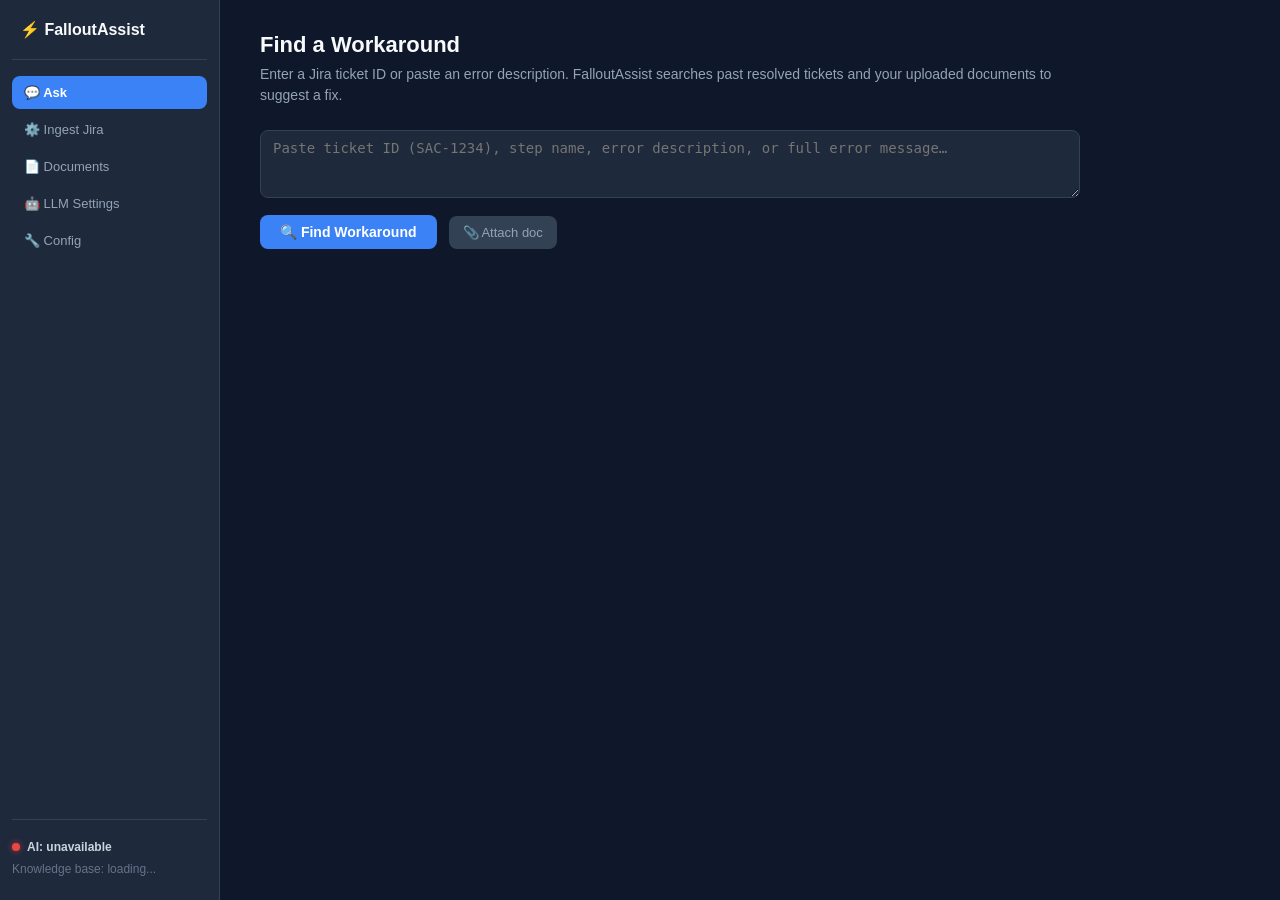
==== templates/index.html @ dccb5ebd "LLM: multi-key rotation + per-key failover for free-tier providers A provider's env var can now hold" ====
<!DOCTYPE html>
<html lang="en">
<head>
<meta charset="UTF-8">
<meta name="viewport" content="width=device-width, initial-scale=1.0">
<title>FalloutAssist</title>
<link rel="stylesheet" href="/static/style.css">
</head>
<body>

<div class="sidebar">
  <div class="logo">⚡ FalloutAssist</div>

  <nav>
    <button class="nav-btn active" onclick="showTab('ask')">💬 Ask</button>
    <button class="nav-btn" onclick="showTab('ingest')">⚙️ Ingest Jira</button>
    <button class="nav-btn" onclick="showTab('docs')">📄 Documents</button>
    <button class="nav-btn" onclick="showTab('llm')">🤖 LLM Settings</button>
    <button class="nav-btn" onclick="showTab('settings')">🔧 Config</button>
  </nav>

  <div class="sidebar-status">
    <div id="ai-status" class="ai-status" title="Active AI model">
      <span class="ai-dot checking"></span>
      <span id="ai-status-text">AI: checking…</span>
    </div>
    <div id="kb-status">Knowledge base: loading...</div>
    <div id="run-status"></div>
  </div>
</div>

<div class="main">

  <!-- ── ASK TAB ─────────────────────────────────────────────── -->
  <div id="tab-ask" class="tab active">
    <h2>Find a Workaround</h2>
    <p class="subtitle">Enter a Jira ticket ID or paste an error description. FalloutAssist searches past resolved tickets and your uploaded documents to suggest a fix.</p>

    <textarea id="ask-query" class="input-text" rows="3" style="width:100%;margin-bottom:14px"
      placeholder="Paste ticket ID (SAC-1234), step name, error description, or full error message…"></textarea>

    <div class="ask-actions">
      <button id="ask-btn" class="btn-primary" onclick="doAsk()">🔍 Find Workaround</button>
      <label class="attach-label" title="Upload a document to the knowledge base">
        📎 <span>Attach doc</span>
        <input type="file" id="attach-file" accept=".pdf,.docx,.doc,.txt,.md,.xlsx" onchange="uploadAttachment(this)" style="display:none">
      </label>
      <span id="ask-spinner" class="spinner hidden"></span>
    </div>

    <div id="ask-result" class="hidden">
      <div class="result-box">
        <div class="result-header">
          <span>💡 Suggested Workaround</span>
          <span id="result-verified" class="fb-tag fb-tag-curated hidden">✅ Verified fix</span>
          <span id="result-provider" class="badge"></span>
        </div>
        <div id="answer-text" class="answer-text"></div>

        <div id="answer-feedback" class="fb-bar hidden">
          <span class="fb-label">Was this workaround helpful?</span>
          <button class="fb-btn fb-up"   title="Good workaround" onclick="sendFeedbackMain('up', this)">👍 Yes</button>
          <button class="fb-btn fb-down" title="Wrong — improve it" onclick="sendFeedbackMain('down', this)">👎 No</button>
          <span class="fb-thanks">Thanks — noted ✓</span>
        </div>
      </div>

      <div id="sources-box" class="sources-box hidden">
        <div class="sources-header">Sources used</div>
        <div id="sources-list"></div>
      </div>
    </div>

    <div id="ask-error" class="error-box hidden"></div>
  </div>

  <!-- ── INGEST TAB ──────────────────────────────────────────── -->
  <div id="tab-ingest" class="tab hidden">
    <h2>Ingest Jira Tickets</h2>
    <p class="subtitle">Pull resolved SAC Order Fallout tickets into the knowledge base.</p>

    <label class="field-label">JQL Filter</label>
    <textarea id="ingest-jql" class="input-text" rows="3" style="width:100%;font-family:monospace"></textarea>

    <div class="ingest-actions">
      <button class="btn-secondary" onclick="previewJQL()">👁 Preview count</button>
      <button id="btn-refresh" class="btn-primary" onclick="startIngest('refresh')"
              title="Fetch only tickets updated recently and add the new/changed ones">🔄 Refresh (latest)</button>
      <button id="btn-rebuild" class="btn-secondary" onclick="startIngest('rebuild')"
              title="Delete all indexed tickets and rebuild from scratch">♻ Re-ingest (rebuild)</button>
      <span id="ingest-spinner" class="spinner hidden"></span>
    </div>

    <div class="ingest-actions" style="margin-top:8px;align-items:center;gap:8px">
      <label class="field-label" style="margin:0">⏱ Auto-refresh</label>
      <select id="sched-select" onchange="setSchedule()">
        <option value="0">Off</option>
        <option value="10">Every 10 min</option>
        <option value="60">Hourly</option>
        <option value="1440">Daily</option>
      </select>
      <span id="sched-status" class="subtitle" style="margin:0"></span>
    </div>

    <div id="ingest-progress" class="hidden"
         style="margin-top:12px;padding:12px 16px;border-radius:8px;background:#1e3a5f;border:1px solid #2563eb;color:#cfe0ff">
      🔄 <strong>Ingesting…</strong> Re-embedding tickets — this can take a minute or two.
      On a full <em>Re-ingest</em> the chunk count stays at 0 until it finishes, then jumps up. Leave this tab open.
    </div>

    <div id="preview-result" class="preview-box hidden"></div>

    <div class="status-card" id="ingest-status-card">
      <div class="status-row"><span>Total chunks indexed</span><strong id="st-chunks">—</strong></div>
      <div class="status-row"><span>Jira tickets</span><strong id="st-tickets">—</strong></div>
      <div class="status-row"><span>Documents</span><strong id="st-docs">—</strong></div>
      <div class="status-row"><span>Last Jira sync</span><strong id="st-sync">—</strong></div>
    </div>

    <!-- ── Auto-suggest on inflow tickets ─────────────────────── -->
    <div class="config-section" style="margin-top:28px">
      <h3>🤖 Auto-Suggest on inflow tickets</h3>
      <p class="subtitle">Periodically scans open Order Fallout tickets and posts a suggested workaround
        as a Jira comment with 👍/👎 feedback links. It only comments on a confident match, one comment
        per ticket — and stays silent otherwise.</p>

      <div class="rerank-row">
        <label class="switch">
          <input type="checkbox" id="js-enabled" onchange="saveJiraSuggest()">
          <span class="slider"></span>
        </label>
        <div>
          <div class="rerank-title">Enable auto-suggest</div>
          <div class="key-hint">Master switch for the background poller.</div>
        </div>
      </div>

      <div class="rerank-row">
        <label class="switch">
          <input type="checkbox" id="js-live" onchange="toggleLiveMode(this)">
          <span class="slider"></span>
        </label>
        <div>
          <div class="rerank-title">Live mode <span id="js-mode-badge" class="badge"></span></div>
          <div class="key-hint">OFF = <b>dry-run</b> (logs what it would post, writes nothing).
            ON = <b>live</b> (posts real comments to Jira tickets).</div>
        </div>
      </div>

      <label class="field-label" style="margin-top:14px">Inflow JQL</label>
      <textarea id="js-jql" class="input-text" rows="2" style="width:100%;font-family:monospace"></textarea>

      <div style="display:flex;gap:24px;flex-wrap:wrap;margin-top:14px">
        <div>
          <label class="field-label">Scan interval</label><br>
          <select id="js-minutes" class="input-text" style="width:170px">
            <option value="0">Off</option>
            <option value="1" selected>Every 1 min</option>
            <option value="10">Every 10 min</option>
            <option value="15">Every 15 min</option>
            <option value="60">Hourly</option>
            <option value="1440">Daily</option>
          </select>
        </div>
        <div style="flex:1;min-width:240px">
          <label class="field-label">Public base URL <span class="muted" style="font-weight:400">(used in the feedback links)</span></label>
          <input id="js-base-url" class="input-text" style="width:100%" placeholder="http://10.169.101.69:8010">
        </div>
      </div>

      <div class="ingest-actions" style="margin-top:16px;align-items:center">
        <button class="btn-primary" onclick="saveJiraSuggest(true)">Save</button>
        <button class="btn-secondary" onclick="runJiraSuggestNow()">▶ Run now</button>
        <span id="js-saved" class="hidden" style="color:#22c55e;margin-left:4px">✓ Saved</span>
      </div>

      <div id="js-status" class="subtitle" style="margin-top:14px"></div>
      <div id="js-previews" style="margin-top:16px"></div>
    </div>
  </div>

  <!-- ── DOCS TAB ────────────────────────────────────────────── -->
  <div id="tab-docs" class="tab hidden">
    <h2>Documents</h2>
    <p class="subtitle">Upload PDF, Word, Excel, or text files. They are chunked, embedded, and searched alongside Jira tickets. Re-uploading the same filename replaces the old version automatically.</p>

    <div class="upload-area" id="drop-zone"
         ondragover="event.preventDefault()" ondrop="handleDrop(event)">
      <div class="upload-icon">📂</div>
      <div class="upload-drag-text">Drag &amp; drop files here</div>
      <div class="upload-or">or</div>
      <label class="btn-primary upload-choose-btn">
        Choose Files
        <input type="file" id="doc-upload" multiple accept=".pdf,.docx,.doc,.txt,.md,.xlsx" onchange="uploadDocs(this.files)" style="display:none">
      </label>
      <div class="upload-hint">PDF &nbsp;·&nbsp; Word &nbsp;·&nbsp; Excel &nbsp;·&nbsp; txt &nbsp;·&nbsp; md</div>
    </div>

    <div id="upload-progress"></div>

    <div class="doc-list-header">
      <h3>Indexed documents <span id="doc-count" class="muted" style="font-size:13px;font-weight:400"></span></h3>
      <input id="doc-search" class="input-text doc-search-input" placeholder="🔍 Search by filename…" oninput="filterDocs()">
    </div>

    <div id="doc-list"><em class="muted">Loading...</em></div>
  </div>

  <!-- ── LLM SETTINGS TAB ───────────────────────────────────── -->
  <div id="tab-llm" class="tab hidden">
    <h2>LLM Settings</h2>
    <p class="subtitle">Choose which model generates the workaround. Embeddings always run locally regardless of this setting.</p>

    <div class="llm-grid">
      <div id="provider-cards" class="provider-cards"></div>

      <div class="llm-right">
        <label class="field-label">Model</label>
        <select id="llm-model" class="input-text" style="width:100%"></select>

        <div id="api-key-row" class="hidden" style="margin-top:12px">
          <label class="field-label">API Keys
            <span class="muted" style="font-weight:400;font-size:12px">— add several free-tier keys; the app rotates across them and skips any that hit its rate limit</span>
          </label>

          <!-- Saved keys, masked, each removable -->
          <div id="llm-key-list" class="key-list"></div>

          <!-- Add one or more keys at once -->
          <div class="key-add-row">
            <textarea id="llm-api-key" class="input-text" rows="2"
                      placeholder="Paste one or more keys — one per line, or comma-separated"
                      style="flex:1;resize:vertical;font-family:ui-monospace,monospace"></textarea>
            <button class="btn-secondary" style="padding:8px 14px;font-size:13px;white-space:nowrap" onclick="addLLMKey()">+ Add keys</button>
          </div>
          <div class="key-hint">Add several free-tier keys to spread quota. Keys are saved to .env on your machine — never committed to git.</div>
        </div>

        <div class="llm-actions">
          <button class="btn-secondary" onclick="testLLM()">⚡ Test connection</button>
          <button class="btn-primary" onclick="saveLLM()">Save</button>
          <span id="llm-spinner" class="spinner hidden"></span>
        </div>

        <div id="llm-test-result" class="test-result hidden"></div>

        <div class="rerank-row">
          <label class="switch">
            <input type="checkbox" id="llm-enabled-toggle" onchange="saveLLMEnabled(this.checked)">
            <span class="slider"></span>
          </label>
          <div>
            <div class="rerank-title">Use LLM</div>
            <div class="key-hint">Master switch. When OFF, the tool does pure retrieval and shows the real matched resolution comments verbatim — no generation, no LLM calls (cloud or local).</div>
          </div>
        </div>

        <div id="llm-sub-toggles">
          <div class="rerank-row">
            <label class="switch">
              <input type="checkbox" id="llm-synthesize-toggle" onchange="saveSynthesize(this.checked)">
              <span class="slider"></span>
            </label>
            <div>
              <div class="rerank-title">Synthesize === FIX === answer</div>
              <div class="key-hint">Rewrites the matched resolutions into a clean === FIX === block, grounded in the sources. When off, the best matched comment is shown verbatim.</div>
            </div>
          </div>

          <div class="rerank-row">
            <label class="switch">
              <input type="checkbox" id="llm-rerank-toggle" onchange="saveRerank(this.checked)">
              <span class="slider"></span>
            </label>
            <div>
              <div class="rerank-title">LLM relevance re-rank</div>
              <div class="key-hint">Uses the model to filter out near-miss matches. Skipped when there's nothing to disambiguate; falls back to similarity ranking if the model is unavailable.</div>
            </div>
          </div>
        </div>

        <div id="llm-quota" class="llm-quota hidden"></div>
      </div>
    </div>
  </div>

  <!-- ── CONFIG TAB ─────────────────────────────────────────── -->
  <div id="tab-settings" class="tab hidden">
    <h2>Configuration</h2>

    <div class="config-section">
      <h3>Jira Connection</h3>

      <label class="field-label">Jira Email</label>
      <input id="cfg-jira-email" class="input-text" style="width:100%" placeholder="you@company.com">

      <label class="field-label" style="margin-top:16px">Jira API Token</label>

      <!-- Saved state: show masked dots + Edit button -->
      <div id="token-saved-row" class="masked-field-row hidden">
        <span class="masked-value">••••••••••••••••••••••••</span>
        <span class="masked-set-label">Token saved</span>
        <button class="btn-secondary" style="padding:6px 14px;font-size:13px" onclick="editToken()">Edit</button>
      </div>

      <!-- Edit / empty state: show password input -->
      <div id="token-edit-row">
        <input type="password" id="cfg-jira-token" class="input-text" style="width:100%" placeholder="Paste token (saved to .env)">
        <button id="token-cancel-btn" class="btn-secondary hidden" style="margin-top:8px;font-size:13px;padding:6px 14px" onclick="cancelEditToken()">✕ Cancel</button>
      </div>
    </div>

    <div class="config-section">
      <h3>Search Settings</h3>
      <label class="field-label">Top-K results (how many sources to retrieve)</label>
      <input type="number" id="cfg-topk" class="input-text" style="width:80px" min="1" max="20">
    </div>

    <div class="config-section">
      <h3>Ollama URL</h3>
      <input id="cfg-ollama-url" class="input-text" style="width:100%" placeholder="http://localhost:11434">
    </div>

    <button class="btn-primary" onclick="saveConfig()">Save Config</button>
    <span id="cfg-saved" class="hidden" style="color:#22c55e;margin-left:12px">✓ Saved</span>
  </div>

</div>

<script>
// ── Tab switching ────────────────────────────────────────────────────────────
function showTab(name) {
  document.querySelectorAll('.tab').forEach(t => t.classList.add('hidden'));
  document.querySelectorAll('.nav-btn').forEach(b => b.classList.remove('active'));
  document.getElementById(`tab-${name}`).classList.remove('hidden');
  event.currentTarget.classList.add('active');
  if (name === 'ingest') { loadIngestStatus(); loadSchedule(); loadJiraSuggest(); }
  if (name === 'docs')    loadDocs();
  if (name === 'llm')   { loadLLMProviders(); loadLLMQuota(); }
  if (name === 'settings') loadConfig();
}

// ── ASK ──────────────────────────────────────────────────────────────────────
// Query context + matches, stashed so a 👍/👎 can be scoped to THIS failure.
let _queryStep = '', _queryError = '', _queryRaw = '', _topMatch = null, _sources = [];

async function doAsk() {
  const raw = document.getElementById('ask-query').value.trim();
  if (!raw) { alert('Enter a ticket ID, step name, or error description.'); return; }

  // Auto-detect: if input looks like a Jira ticket ID send as ticket_id, else as query_text
  const isTicketId = /^[A-Z]+-\d+$/i.test(raw);
  let ticketId  = isTicketId ? raw.toUpperCase() : '';
  let queryText = isTicketId ? '' : raw;

  setLoading('ask', true);
  hideEl('ask-result'); hideEl('ask-error');

  const r = await post('/api/ask', { ticket_id: ticketId, query_text: queryText });
  setLoading('ask', false);
  loadLLMQuota();   // a query may have spent Groq quota — refresh the snapshot

  if (!r.ok) { showError('ask-error', r.error || r.detail || 'Unknown error'); return; }

  // Mode badge
  const modeBadge = {
    strong_match:   '✅ Strong match (≥' + Math.round((r.threshold||0.8)*100) + '%)',
    low_confidence: '⚠️ Low confidence (best: ' + Math.round((r.best_score||0)*100) + '%)',
    no_data:        '❌ No data',
  }[r.mode] || '';

  document.getElementById('answer-text').textContent = r.answer;
  document.getElementById('result-provider').textContent =
    modeBadge + (r.provider && r.provider !== 'direct_match' ? `  •  ${r.provider}/${r.model}` : '')
              + (r.llm_note ? `  •  ⚠️ ${r.llm_note}` : '');
  showEl('ask-result');

  // Stash failure context + the match that produced the answer so 👍/👎 votes
  // are scoped to THIS step+error (the normalized failure, not the raw text).
  _queryStep  = r.query_step  || '';
  _queryError = r.query_error || '';
  _queryRaw   = raw;
  _topMatch   = (r.strong || [])[0] || (r.context || [])[0] || null;

  // Reset + show the answer-level feedback control (only when there's a match).
  const fbMain = document.getElementById('answer-feedback');
  resetFeedbackGroup(fbMain);
  fbMain.classList.toggle('hidden', !_topMatch);

  // "✅ Verified fix" badge when the answer's top match is a curated (repeatedly
  // confirmed) workaround for this failure.
  const vrf = document.getElementById('result-verified');
  const isCurated = !!(_topMatch && _topMatch.curated);
  if (isCurated && _topMatch.feedback_net) vrf.textContent = `✅ Verified fix ·${_topMatch.feedback_net}×`;
  else vrf.textContent = '✅ Verified fix';
  vrf.classList.toggle('hidden', !isCurated);

  // Strong matched comments — show as primary sources
  const allSources = [...(r.strong || []), ...(r.context || [])];
  _sources = allSources;
  if (allSources.length) {
    const list = document.getElementById('sources-list');
    list.innerHTML = allSources.map((s, i) => {
      const isStrong = (r.strong||[]).includes(s);
      const pct      = Math.round(s.score * 100);
      const badge    = isStrong
        ? `<span class="score-strong">${pct}% match</span>`
        : `<span class="score-weak">${pct}% match</span>`;

      // "% match" stays the raw cosine; feedback influence is shown as a chip.
      const fbTag = s.feedback === 'curated'
        ? `<span class="fb-tag fb-tag-curated">✅ Verified fix${s.feedback_net ? ' ·' + s.feedback_net + '×' : ''}</span>`
        : s.feedback === 'boosted'
        ? '<span class="fb-tag fb-tag-up">👍 boosted</span>'
        : s.feedback === 'demoted'
        ? '<span class="fb-tag fb-tag-down">👎 demoted</span>' : '';
      const fbBtns = `<span class="fb-group fb-group-src">
        <button class="fb-btn fb-up"   title="Correct" onclick="sendFeedbackSrc(${i},'up',this)">👍</button>
        <button class="fb-btn fb-down" title="Wrong"   onclick="sendFeedbackSrc(${i},'down',this)">👎</button>
        <span class="fb-thanks">✓</span>
      </span>`;

      const uid = `src-${Math.random().toString(36).slice(2,8)}`;
      if (s.type === 'ticket') {
        const hasDesc = s.description || s.error || s.step;
        // Skip labels already shown as dedicated rows (Step, Error)
        const _skipLabels = new Set(['step','failed step','error','error description']);
        const _cleanVal = v => v.replace(/\*+/g,'').replace(/\b[0-9][A-Za-z0-9]{14,17}\b/g,'').replace(/\(\s*\)/g,'').replace(/\s+/g,' ').trim();
        const cleanStep  = s.step  ? _cleanVal(s.step)  : '';
        const cleanError = s.error ? _cleanVal(s.error) : '';
        const descHtml = hasDesc ? `
          <div class="source-desc hidden" id="${uid}-desc">
            ${cleanStep  ? `<div class="desc-row"><span class="desc-label">Step</span><span>${escHtml(cleanStep)}</span></div>` : ''}
            ${cleanError ? `<div class="desc-row"><span class="desc-label">Error</span><span>${escHtml(cleanError)}</span></div>` : ''}
            ${s.description ? s.description.split('\n').map(l => {
                const col = l.indexOf(':');
                if (col === -1) return '';
                const label = l.slice(0, col).trim();
                if (_skipLabels.has(label.toLowerCase())) return '';
                const val = _cleanVal(l.slice(col + 1));
                return val ? `<div class="desc-row"><span class="desc-label">${escHtml(label)}</span><span>${escHtml(val)}</span></div>` : '';
              }).filter(Boolean).join('') : ''}
          </div>` : '';

        return `<div class="source-item ${isStrong ? 'source-strong' : ''}">
          <div class="source-header">
            <a href="${s.url}" target="_blank">${escHtml(s.key)}</a>
            <span class="source-summary">${escHtml(s.summary)}</span>
            ${badge}${fbTag}
            ${hasDesc ? `<button class="expand-btn" onclick="toggleDesc('${uid}',this)">▼ Details</button>` : ''}
            ${fbBtns}
          </div>
          ${descHtml}
          <div class="source-assignee">👤 ${escHtml(s.author || s.assignee)}</div>
          <div class="source-comment">${escHtml(s.comment)}</div>
        </div>`;
      }
      return `<div class="source-item ${isStrong ? 'source-strong' : ''}">
        <div class="source-header">
          📄 ${escHtml(s.filename)} ${badge}${fbTag}
          ${fbBtns}
        </div>
        <div class="source-comment">${escHtml(s.comment)}</div>
      </div>`;
    }).join('');
    showEl('sources-box');
  }
}

// ── Feedback (👍/👎 → server-side re-ranking signal) ─────────────────────────
function resetFeedbackGroup(group) {
  if (!group) return;
  group.classList.remove('fb-done');
  group.querySelectorAll('.fb-btn').forEach(b => { b.disabled = false; b.classList.remove('voted'); });
}

function markVoted(group, vote) {
  if (!group) return;
  group.querySelectorAll('.fb-btn').forEach(b => b.disabled = true);
  const sel = group.querySelector(vote === 'up' ? '.fb-up' : '.fb-down');
  if (sel) sel.classList.add('voted');
  group.classList.add('fb-done');
}

async function sendFeedback(item, vote, group) {
  if (!item) return;
  const r = await post('/api/feedback', {
    vote,
    kind:      item.type || 'ticket',
    key:       item.key || item.filename || '',
    step:      _queryStep,
    error:     _queryError,
    query_raw: _queryRaw,
  });
  if (r.ok) markVoted(group, vote);
  else alert('Could not save feedback: ' + (r.detail || r.error || 'unknown error'));
}

function sendFeedbackMain(vote, btn) { sendFeedback(_topMatch, vote, btn.parentElement); }
function sendFeedbackSrc(i, vote, btn) { sendFeedback(_sources[i], vote, btn.parentElement); }

async function uploadAttachment(input) {
  const file = input.files[0]; if (!file) return;
  const fd   = new FormData(); fd.append('file', file);
  const r    = await fetch('/api/documents', { method: 'POST', body: fd }).then(x => x.json());
  if (r.ok) alert(`✅ Indexed ${r.chunks} chunks from "${r.filename}" — now searchable.`);
  else      alert(`❌ ${r.error}`);
  input.value = '';
}

// ── INGEST ───────────────────────────────────────────────────────────────────
async function loadIngestStatus() {
  const r = await get('/api/ingest/status');
  document.getElementById('st-chunks').textContent  = r.total_chunks ?? '—';
  document.getElementById('st-tickets').textContent = r.jira_count   ?? '—';
  document.getElementById('st-docs').textContent    = r.doc_count    ?? '—';
  document.getElementById('st-sync').textContent    = r.last_jira_sync ? new Date(r.last_jira_sync).toLocaleString() : 'Never';
  document.getElementById('kb-status').textContent  = `KB: ${r.total_chunks ?? 0} chunks`;

  const busy = !!r.running;
  document.querySelectorAll('#tab-ingest .ingest-actions button').forEach(b => b.disabled = busy);
  document.getElementById('ingest-spinner').classList.toggle('hidden', !busy);
  document.getElementById('ingest-progress').classList.toggle('hidden', !busy);
  document.getElementById('run-status').textContent = busy ? '🔄 Ingesting...' : '';
  if (busy) setTimeout(loadIngestStatus, 3000);
}

async function loadSchedule() {
  const r = await get('/api/ingest/schedule');
  if (!r.ok) return;
  document.getElementById('sched-select').value = String(r.minutes);
  document.getElementById('sched-status').textContent = r.minutes > 0
    ? `on — every ${r.minutes} min (looks back ${r.lookback_minutes} min)`
    : 'off';
}

async function setSchedule() {
  const minutes = parseInt(document.getElementById('sched-select').value, 10);
  const r = await post('/api/ingest/schedule', { minutes });
  if (r.ok) loadSchedule();
}

// ── Jira auto-suggest panel ──────────────────────────────────────────────────
async function loadJiraSuggest() {
  const r = await get('/api/jira-suggest/status');
  if (!r) return;
  document.getElementById('js-enabled').checked  = !!r.enabled;
  document.getElementById('js-live').checked      = !r.dry_run;        // live = NOT dry-run
  document.getElementById('js-jql').value         = r.jql || '';
  document.getElementById('js-minutes').value     = String(r.minutes ?? 0);
  // Pre-fill the base URL with the address you're viewing the app at (the link
  // target users need) so you usually never have to type it. Still editable for
  // edge cases (reverse proxy / different external hostname).
  document.getElementById('js-base-url').value    = r.public_base_url || window.location.origin;
  renderJiraSuggestStatus(r);
  loadJiraSuggestPreviews();
}

async function loadJiraSuggestPreviews() {
  const el = document.getElementById('js-previews');
  let r;
  try { r = await get('/api/jira-suggest/previews'); } catch (e) { el.innerHTML = ''; return; }
  const items = (r && r.previews) || [];
  if (!items.length) {
    el.innerHTML = '<div class="muted" style="font-size:13px">No suggestions yet — run a scan to preview what would be posted.</div>';
    return;
  }
  const badgeText = { dry_run: 'would comment', posted: 'commented', improved: 'commented (improved)', exhausted: 'manual review' };
  el.innerHTML =
    `<div class="sources-header" style="margin-bottom:8px">Pending suggestions — ${items.length} ticket(s)</div>` +
    items.map(p => {
      const status = p.status || '';
      const badge  = badgeText[status] || status;
      const bcls   = (status === 'posted' || status === 'improved') ? 'score-strong' : 'score-weak';
      const matched = p.matched
        ? `<span class="muted">matched <a href="${p.matched_url}" target="_blank">${escHtml(p.matched)}</a>${p.pct ? ' · ' + p.pct + '%' : ''}</span>`
        : '';
      return `<div class="source-item">
        <div class="source-header">
          <a href="${p.key_url}" target="_blank">${escHtml(p.key)}</a>
          <span class="source-summary">${escHtml(p.summary || '')}</span>
          ${matched}
          <span class="${bcls}">${badge}</span>
        </div>
        ${p.snippet
            ? `<div class="source-comment">${escHtml(p.snippet)}</div>`
            : `<div class="muted" style="font-size:12px;margin-top:4px">Suggested comment not loaded yet — click ▶ Run now to fetch it.</div>`}
      </div>`;
    }).join('');
}

function renderJiraSuggestStatus(r) {
  const badge = document.getElementById('js-mode-badge');
  badge.textContent      = r.dry_run ? 'DRY-RUN' : 'LIVE';
  badge.style.background = r.dry_run ? '#334155' : '#7f1d1d';
  badge.style.color      = r.dry_run ? '#94a3b8' : '#fca5a5';

  const lr = r.last_run || {};
  const el = document.getElementById('js-status');
  if (lr.last_run) {
    const did = lr.dry_run ? `${lr.would_post || 0} would post` : `${lr.posted || 0} posted`;
    el.innerHTML = `Last run ${new Date(lr.last_run).toLocaleString()} — `
      + `<b>${did}</b>, ${lr.silent || 0} silent, ${lr.skipped || 0} skipped `
      + `(scanned ${lr.scanned || 0}). Tracking ${r.tracked || 0} ticket(s).`;
  } else {
    el.textContent = `Tracking ${r.tracked || 0} ticket(s). No run yet.`;
  }
}

async function saveJiraSuggest(showSaved) {
  const body = {
    enabled:         document.getElementById('js-enabled').checked,
    dry_run:        !document.getElementById('js-live').checked,
    jql:             document.getElementById('js-jql').value.trim(),
    minutes:         parseInt(document.getElementById('js-minutes').value, 10),
    public_base_url: document.getElementById('js-base-url').value.trim(),
  };
  const r = await post('/api/jira-suggest/config', body);
  renderJiraSuggestStatus(r);
  loadJiraSuggestPreviews();   // keep the list visible/consistent across mode toggles
  if (showSaved) {
    const s = document.getElementById('js-saved');
    s.classList.remove('hidden'); setTimeout(() => s.classList.add('hidden'), 2000);
  }
}

function toggleLiveMode(cb) {
  if (cb.checked &&
      !confirm('Switch to LIVE mode?\n\nThe bot will post REAL comments to Jira tickets that have a confident match.')) {
    cb.checked = false;
    return;
  }
  saveJiraSuggest();
}

async function runJiraSuggestNow() {
  const r = await post('/api/jira-suggest/run', {});
  if (r.status === 'started') {
    document.getElementById('js-status').textContent = '▶ Run started — refreshing status shortly…';
    setTimeout(loadJiraSuggest, 4000);
    setTimeout(loadJiraSuggest, 12000);
  } else {
    alert(r.detail || r.error || 'Could not start run.');
  }
}

async function loadIngestJQL() {
  const r = await get('/api/config');
  document.getElementById('ingest-jql').value = r.jql || '';
}

async function previewJQL() {
  const jql = document.getElementById('ingest-jql').value.trim();
  if (!jql) { alert('Enter a JQL query.'); return; }
  const el = document.getElementById('preview-result');
  el.textContent = 'Checking...'; showEl('preview-result');
  const r = await post('/api/ingest/preview', { jql });
  if (r.ok) {
    el.innerHTML = `<strong>${r.count} tickets match.</strong> Sample:<br>` +
      (r.sample || []).map(s => `• <code>${s.key}</code> — ${escHtml(s.summary)} (${s.status})`).join('<br>');
  } else {
    el.innerHTML = `<span style="color:#ef4444">Error: ${escHtml(r.error)}</span>`;
  }
}

async function startIngest(mode) {
  const jql = document.getElementById('ingest-jql').value.trim();
  if (!jql) { alert('Enter a JQL query.'); return; }
  if (mode === 'rebuild' &&
      !confirm('Re-ingest will DELETE all indexed tickets and rebuild from scratch. Continue?')) return;

  document.querySelectorAll('#tab-ingest .ingest-actions button').forEach(b => b.disabled = true);
  document.getElementById('ingest-spinner').classList.remove('hidden');

  const body = { jql };
  if (mode === 'rebuild')      body.full = true;
  else if (mode === 'refresh') body.mode = 'refresh';
  const r = await post('/api/ingest/start', body);

  if (r.status === 'already_running') { alert('Ingest already running.'); loadIngestStatus(); return; }
  if (!r.ok) {
    alert(`Error: ${r.error}`);
    document.querySelectorAll('#tab-ingest .ingest-actions button').forEach(b => b.disabled = false);
    document.getElementById('ingest-spinner').classList.add('hidden');
    return;
  }
  loadIngestStatus();
}

// ── DOCS ─────────────────────────────────────────────────────────────────────
let _allDocs = [];

async function loadDocs() {
  const r = await get('/api/documents');
  _allDocs = (r.documents || []).sort((a, b) => new Date(b.indexed_at) - new Date(a.indexed_at));
  renderDocs(_allDocs);
}

function filterDocs() {
  const q = document.getElementById('doc-search').value.toLowerCase().trim();
  renderDocs(q ? _allDocs.filter(d => d.filename.toLowerCase().includes(q)) : _allDocs);
}

function renderDocs(docs) {
  const el    = document.getElementById('doc-list');
  const count = document.getElementById('doc-count');
  const total = _allDocs.length;
  const shown = docs.length;
  count.textContent = total === shown
    ? `— ${total} document${total !== 1 ? 's' : ''}`
    : `— ${shown} of ${total}`;

  if (!_allDocs.length) {
    el.innerHTML = '<em class="muted">No documents indexed yet. Upload a file above.</em>';
    return;
  }
  if (!docs.length) {
    el.innerHTML = '<em class="muted">No documents match your search.</em>';
    return;
  }

  el.innerHTML = docs.map(d => {
    const safeId   = escHtml(d.doc_id);
    const safeName = escHtml(d.filename);
    const date     = new Date(d.indexed_at).toLocaleString();
    const ext      = d.filename.split('.').pop().toLowerCase();
    const icon     = { pdf:'📕', docx:'📘', doc:'📘', xlsx:'📗', xls:'📗', txt:'📄', md:'📄' }[ext] || '📄';
    return `
    <div class="doc-item" id="doc-${safeId}">
      <div class="doc-info">
        <div class="doc-name">${icon} ${safeName}</div>
        <div class="doc-meta">${d.chunks} chunk${d.chunks !== 1 ? 's' : ''} &nbsp;·&nbsp; Indexed ${date}</div>
      </div>
      <button class="btn-danger-sm" onclick="deleteDoc('${safeId}', '${safeName.replace(/'/g,"\\'")}')">🗑 Remove</button>
    </div>`;
  }).join('');
}

async function uploadDocs(files) {
  const progress = document.getElementById('upload-progress');
  for (const file of files) {
    progress.innerHTML = `<div class="uploading">⏳ Uploading ${escHtml(file.name)}…</div>`;
    const fd = new FormData(); fd.append('file', file);
    const r  = await fetch('/api/documents', { method: 'POST', body: fd }).then(x => x.json());
    progress.innerHTML = r.ok
      ? `<div class="upload-ok">✅ ${escHtml(file.name)} — ${r.chunks} chunks indexed</div>`
      : `<div class="upload-err">❌ ${escHtml(file.name)}: ${escHtml(r.error)}</div>`;
  }
  document.getElementById('doc-search').value = '';
  loadDocs();
}

function handleDrop(e) {
  e.preventDefault();
  uploadDocs(e.dataTransfer.files);
}

async function deleteDoc(docId, filename) {
  if (!confirm(`Remove "${filename}" from the knowledge base?\n\nAll its chunks will be deleted from the search index.`)) return;
  const row = document.getElementById(`doc-${docId}`);
  if (row) { row.style.opacity = '0.4'; row.style.pointerEvents = 'none'; }
  await fetch(`/api/documents/${docId}`, { method: 'DELETE' }).then(x => x.json());
  _allDocs = _allDocs.filter(d => d.doc_id !== docId);
  filterDocs();
}

// ── LLM SETTINGS ─────────────────────────────────────────────────────────────
let _providers = {}; let _allModels = {}; let _currentProvider = 'local';

let _providerHasKey = {};
let _providerKeyCounts = {};

async function loadLLMProviders() {
  const r = await get('/api/llm/providers');
  _providers    = r.providers;
  _allModels    = r.models;
  _providerHasKey = r.has_keys || {};
  _providerKeyCounts = r.key_counts || {};
  _currentProvider = r.current.provider;
  document.getElementById('llm-enabled-toggle').checked    = r.enabled !== false;
  document.getElementById('llm-synthesize-toggle').checked = r.synthesize !== false;
  document.getElementById('llm-rerank-toggle').checked     = !!r.rerank;
  _applyLLMEnabledState(r.enabled !== false);

  const cards = document.getElementById('provider-cards');
  cards.innerHTML = Object.entries(_providers).map(([key, p]) => `
    <div class="provider-card ${key === _currentProvider ? 'selected' : ''}" onclick="selectProvider('${key}')">
      <div class="provider-name">${p.label}</div>
      ${p.privacy === 'private'
        ? '<div class="privacy-badge private">🔒 Fully local</div>'
        : '<div class="privacy-badge free">Free API</div>'}
    </div>`).join('');

  selectProvider(_currentProvider, r.current.model);
}

function selectProvider(key, preselectedModel) {
  _currentProvider = key;
  document.querySelectorAll('.provider-card').forEach(c => c.classList.remove('selected'));
  const card = document.querySelector(`.provider-card:nth-child(${Object.keys(_providers).indexOf(key)+1})`);
  if (card) card.classList.add('selected');

  const models = _allModels[key] || [];
  const sel    = document.getElementById('llm-model');
  sel.innerHTML = models.map(m => `<option value="${m}">${m}</option>`).join('');
  if (preselectedModel) sel.value = preselectedModel;

  const needsKey = _providers[key]?.needs_key;
  document.getElementById('api-key-row').classList.toggle('hidden', !needsKey);
  if (needsKey) loadLLMKeys(key);
}

// ── Multi-key editor ─────────────────────────────────────────────────────────
// A provider can hold several rotating free-tier keys. We show each saved key
// masked (last 4 chars) with a remove button, plus an input to add more.
async function loadLLMKeys(provider) {
  const list = document.getElementById('llm-key-list');
  list.innerHTML = '<em class="muted" style="font-size:13px">Loading…</em>';
  document.getElementById('llm-api-key').value = '';
  let r;
  try { r = await get('/api/llm/keys?provider=' + encodeURIComponent(provider)); }
  catch (e) { list.innerHTML = ''; return; }
  _renderKeyList(provider, r.keys || []);
}

function _renderKeyList(provider, keys) {
  _providerKeyCounts[provider] = keys.length;
  _providerHasKey[provider]    = keys.length > 0;
  const list = document.getElementById('llm-key-list');
  if (!keys.length) {
    list.innerHTML = '<div class="muted" style="font-size:13px;padding:4px 0">No keys yet — add one below.</div>';
    return;
  }
  list.innerHTML = keys.map((k, i) => `
    <div class="key-chip">
      <span class="key-mask">Key ${i + 1} · •••• ${k.last4}</span>
      <button class="key-remove" title="Remove this key"
              onclick="removeLLMKey('${provider}','${k.fp}')">✕</button>
    </div>`).join('');
}

async function addLLMKey() {
  const input   = document.getElementById('llm-api-key');
  const api_key = input.value.trim();
  if (!api_key) return;
  const r = await post('/api/llm/keys', { provider: _currentProvider, action: 'add', api_key });
  if (r && r.ok) {
    input.value = '';
    _renderKeyList(_currentProvider, r.keys || []);
    if (r.added === 0) alert('No new keys added — they may already be saved.');
    loadLLMStatus();
  } else {
    alert('Could not add keys');
  }
}

async function removeLLMKey(provider, fp) {
  if (!confirm('Remove this key from the rotation?')) return;
  const r = await post('/api/llm/keys', { provider, action: 'remove', fp });
  if (r && r.ok) { _renderKeyList(provider, r.keys || []); loadLLMStatus(); }
}

// Grey out + disable the sub-toggles when the master LLM switch is off.
function _applyLLMEnabledState(on) {
  const sub = document.getElementById('llm-sub-toggles');
  sub.style.opacity = on ? '1' : '0.45';
  sub.querySelectorAll('input[type=checkbox]').forEach(c => c.disabled = !on);
}

async function saveLLMEnabled(enabled) {
  _applyLLMEnabledState(enabled);
  const r = await post('/api/llm/enabled', { enabled });
  if (!r.ok) alert('Could not update LLM setting');
}

async function saveSynthesize(enabled) {
  const r = await post('/api/llm/synthesize', { enabled });
  if (!r.ok) alert('Could not update synthesis setting');
}

async function saveRerank(enabled) {
  const r = await post('/api/llm/rerank', { enabled });
  if (!r.ok) alert('Could not update re-rank setting');
}

// ── Groq quota (from captured rate-limit headers — costs nothing) ────────────
function _fmtNum(n) {
  n = Number(n);
  if (!isFinite(n)) return '—';
  return n >= 1000 ? (n / 1000).toFixed(n >= 10000 ? 0 : 1) + 'K' : String(n);
}
function _quotaBar(remaining, limit) {
  const r = Number(remaining), l = Number(limit);
  const pct = (isFinite(r) && isFinite(l) && l > 0) ? Math.max(0, Math.min(100, r / l * 100)) : 0;
  const color = pct > 40 ? '#22c55e' : pct > 15 ? '#eab308' : '#ef4444';
  return `<div class="quota-track"><div class="quota-fill" style="width:${pct}%;background:${color}"></div></div>`;
}
async function loadLLMQuota() {
  const el = document.getElementById('llm-quota');
  if (!el) return;
  let r;
  try { r = await get('/api/llm/quota'); } catch (e) { el.classList.add('hidden'); return; }
  const q = r.quota || {};
  if (r.provider !== 'groq' || !q.updated) { el.classList.add('hidden'); return; }

  const ago = Math.max(0, Math.round((Date.now() / 1000) - q.updated));
  const agoStr = ago < 60 ? `${ago}s ago` : `${Math.round(ago / 60)}m ago`;
  el.innerHTML = `
    <div class="quota-head">Groq quota <span class="muted">· updated ${agoStr}</span></div>
    <div class="quota-line">
      <span>Requests / day</span>
      <span>${_fmtNum(q.remaining_requests)} / ${_fmtNum(q.limit_requests)} left${q.reset_requests ? ` · resets ${q.reset_requests}` : ''}</span>
    </div>
    ${_quotaBar(q.remaining_requests, q.limit_requests)}
    <div class="quota-line">
      <span>Tokens / min</span>
      <span>${_fmtNum(q.remaining_tokens)} / ${_fmtNum(q.limit_tokens)} left${q.reset_tokens ? ` · resets ${q.reset_tokens}` : ''}</span>
    </div>
    ${_quotaBar(q.remaining_tokens, q.limit_tokens)}`;
  el.classList.remove('hidden');
}

async function testLLM() {
  setLoading('llm', true);
  const r  = await post('/api/llm/test', {});
  const el = document.getElementById('llm-test-result');
  setLoading('llm', false);
  el.className = 'test-result ' + (r.ok ? 'ok' : 'fail');
  el.textContent = r.ok
    ? `✅ ${r.provider}/${r.model} responded in ${r.latency_ms}ms: "${r.response}"`
    : `❌ ${r.error}`;
  showEl('llm-test-result');
  loadLLMStatus();   // reflect the just-tested connection in the sidebar
}

async function saveLLM() {
  const provider = _currentProvider;
  const model    = document.getElementById('llm-model').value;
  const input    = document.getElementById('llm-api-key');
  // Key(s) left in the add box on Save are appended via the bulk keys endpoint
  // (which splits multiple keys), so a user who pastes keys then clicks Save
  // instead of "Add keys" doesn't lose them and a multi-key paste isn't stored
  // as one blob.
  const api_key  = input ? input.value.trim() : '';
  const r = await post('/api/llm/config', { provider, model });
  if (r.ok) {
    if (api_key && _providers[provider]?.needs_key) {
      await post('/api/llm/keys', { provider, action: 'add', api_key });
      input.value = '';
      loadLLMKeys(provider);
    }
    alert(`✅ Saved: ${provider} / ${model}`);
    loadLLMStatus();
  } else {
    alert(`❌ ${r.error}`);
  }
}

// ── Active-AI status indicator (sidebar) ─────────────────────────────────────
const _PROVIDER_LABELS = { local: 'Local (Ollama)', groq: 'Groq', gemini: 'Gemini', claude: 'Claude' };

async function loadLLMStatus() {
  const dot  = document.querySelector('#ai-status .ai-dot');
  const text = document.getElementById('ai-status-text');
  const wrap = document.getElementById('ai-status');
  try {
    const r     = await get('/api/llm/status');
    const label = _PROVIDER_LABELS[r.provider] || r.provider || 'AI';
    dot.className  = 'ai-dot ' + (r.connected ? 'online' : 'offline');
    text.textContent = `${label} · ${r.model || '—'}`;
    wrap.title = (r.connected ? '🟢 Connected' : '🔴 Disconnected') +
                 (r.detail ? ` — ${r.detail}` : '');
  } catch (e) {
    dot.className  = 'ai-dot offline';
    text.textContent = 'AI: unavailable';
    wrap.title = 'Could not reach the server';
  }
}

// ── CONFIG ───────────────────────────────────────────────────────────────────
let _hasToken = false;

async function loadConfig() {
  const r = await get('/api/config');
  document.getElementById('cfg-topk').value       = r.top_k     || 10;
  document.getElementById('ingest-jql').value     = r.jql       || '';
  document.getElementById('cfg-jira-email').value = r.jira_email || '';
  document.getElementById('cfg-ollama-url').value = r.ollama_url || '';
  _hasToken = r.has_token;
  _applyTokenState(_hasToken, false);
}

function _applyTokenState(isSaved, isEditing) {
  if (isSaved && !isEditing) {
    showEl('token-saved-row');
    hideEl('token-edit-row');
    hideEl('token-cancel-btn');
  } else {
    hideEl('token-saved-row');
    showEl('token-edit-row');
    if (isSaved) showEl('token-cancel-btn'); else hideEl('token-cancel-btn');
  }
}

function editToken() {
  document.getElementById('cfg-jira-token').value = '';
  _applyTokenState(true, true);
  document.getElementById('cfg-jira-token').focus();
}

function cancelEditToken() {
  document.getElementById('cfg-jira-token').value = '';
  _applyTokenState(true, false);
}

async function saveConfig() {
  const body = {
    jql:        document.getElementById('ingest-jql').value.trim(),
    top_k:      parseInt(document.getElementById('cfg-topk').value),
    jira_email: document.getElementById('cfg-jira-email').value.trim(),
    ollama_url: document.getElementById('cfg-ollama-url').value.trim(),
  };
  const token = document.getElementById('cfg-jira-token').value.trim();
  if (token) body.jira_api_token = token;

  const r = await post('/api/config', body);
  if (r.ok) {
    if (token) { _hasToken = true; }
    _applyTokenState(_hasToken, false);
    const s = document.getElementById('cfg-saved');
    s.classList.remove('hidden'); setTimeout(() => s.classList.add('hidden'), 2500);
  }
}

function toggleDesc(uid, btn) {
  const el = document.getElementById(`${uid}-desc`);
  const open = el.classList.toggle('hidden');
  btn.textContent = open ? '▼ Details' : '▲ Details';
}

// ── Helpers ───────────────────────────────────────────────────────────────────
async function get(url)       { return fetch(url).then(x => x.json()); }
async function post(url, body){ return fetch(url,{method:'POST',headers:{'Content-Type':'application/json'},body:JSON.stringify(body)}).then(x=>x.json()); }
function showEl(id)  { document.getElementById(id).classList.remove('hidden'); }
function hideEl(id)  { document.getElementById(id).classList.add('hidden'); }
function setLoading(scope, on) {
  document.getElementById(`${scope}-spinner`).classList.toggle('hidden', !on);
  const btn = document.getElementById(`${scope}-btn`);
  if (btn) btn.disabled = on;
}
function showError(id, msg) { const el=document.getElementById(id); el.textContent=msg; showEl(id); }
function escHtml(s) { return String(s).replace(/&/g,'&amp;').replace(/</g,'&lt;').replace(/>/g,'&gt;').replace(/"/g,'&quot;'); }

// ── Init ──────────────────────────────────────────────────────────────────────
window.onload = () => {
  loadIngestStatus();
  loadIngestJQL();
  loadSchedule();
  loadLLMStatus();
};
setInterval(loadIngestStatus, 5000);
setInterval(loadLLMStatus, 30000);   // slower poll — avoids spamming cloud APIs
</script>
</body>
</html>
---- static/style.css ----
/* Workaround Finder — styles */
*, *::before, *::after { box-sizing: border-box; margin: 0; padding: 0; }

body { display: flex; min-height: 100vh; font-family: -apple-system, BlinkMacSystemFont, "Segoe UI", sans-serif;
       font-size: 14px; background: #0f172a; color: #e2e8f0; }

/* ── Sidebar ──────────────────────────────────────────────────────────────── */
.sidebar { width: 220px; min-height: 100vh; background: #1e293b; border-right: 1px solid #334155;
           display: flex; flex-direction: column; padding: 20px 12px; flex-shrink: 0; }

.logo { font-size: 16px; font-weight: 700; color: #f8fafc; padding: 0 8px 20px; border-bottom: 1px solid #334155; margin-bottom: 16px; }

nav { display: flex; flex-direction: column; gap: 4px; }

.nav-btn { background: none; border: none; color: #94a3b8; text-align: left; padding: 9px 12px;
           border-radius: 8px; cursor: pointer; font-size: 13px; transition: all .15s; }
.nav-btn:hover  { background: #334155; color: #f1f5f9; }
.nav-btn.active { background: #3b82f6; color: #fff; font-weight: 600; }

.sidebar-status { margin-top: auto; padding-top: 16px; border-top: 1px solid #334155;
                  font-size: 12px; color: #64748b; }
.sidebar-status div { margin-top: 4px; }

.ai-status { display: flex; align-items: center; gap: 7px; margin-bottom: 8px;
             color: #cbd5e1; font-weight: 600; cursor: default; }
.ai-status #ai-status-text { overflow: hidden; text-overflow: ellipsis; white-space: nowrap; }
.ai-dot { width: 8px; height: 8px; border-radius: 50%; flex: none; }
.ai-dot.online   { background: #22c55e; box-shadow: 0 0 6px #22c55eaa; }
.ai-dot.offline  { background: #ef4444; box-shadow: 0 0 6px #ef4444aa; }
.ai-dot.checking { background: #eab308; animation: ai-pulse 1.2s ease-in-out infinite; }
@keyframes ai-pulse { 0%,100% { opacity: 1; } 50% { opacity: .35; } }

/* ── Re-rank toggle ───────────────────────────────────────────────────────── */
.rerank-row { display: flex; align-items: flex-start; gap: 12px; margin-top: 18px;
              padding-top: 16px; border-top: 1px solid #334155; }
.rerank-title { font-weight: 600; color: #e2e8f0; font-size: 13px; margin-bottom: 2px; }

.switch { position: relative; display: inline-block; width: 40px; height: 22px; flex: none; margin-top: 2px; }
.switch input { opacity: 0; width: 0; height: 0; }
.slider { position: absolute; cursor: pointer; inset: 0; background: #475569;
          border-radius: 22px; transition: .2s; }
.slider::before { content: ""; position: absolute; height: 16px; width: 16px; left: 3px; bottom: 3px;
                  background: #f8fafc; border-radius: 50%; transition: .2s; }
.switch input:checked + .slider { background: #22c55e; }
.switch input:checked + .slider::before { transform: translateX(18px); }

/* ── Groq quota panel ─────────────────────────────────────────────────────── */
.llm-quota { margin-top: 16px; padding: 12px 14px; background: #0f172a;
             border: 1px solid #334155; border-radius: 8px; font-size: 12px; color: #94a3b8; }
.quota-head { font-weight: 600; color: #cbd5e1; margin-bottom: 8px; }
.quota-line { display: flex; justify-content: space-between; gap: 12px; margin: 8px 0 4px; }
.quota-track { height: 6px; background: #1e293b; border-radius: 4px; overflow: hidden; }
.quota-fill  { height: 100%; border-radius: 4px; transition: width .3s; }

/* ── Main ─────────────────────────────────────────────────────────────────── */
.main { flex: 1; padding: 32px 40px; overflow-y: auto; max-width: 900px; }
h2   { font-size: 22px; font-weight: 700; color: #f8fafc; margin-bottom: 6px; }
h3   { font-size: 15px; font-weight: 600; color: #e2e8f0; margin-bottom: 10px; }
.subtitle { color: #94a3b8; margin-bottom: 24px; line-height: 1.5; }

.tab.hidden { display: none; }

/* ── Inputs ───────────────────────────────────────────────────────────────── */
.input-text { background: #1e293b; border: 1px solid #334155; border-radius: 8px;
              color: #e2e8f0; padding: 9px 12px; font-size: 14px; outline: none; resize: vertical; }
.input-text:focus { border-color: #3b82f6; }
.field-label { display: block; font-size: 12px; font-weight: 600; color: #94a3b8;
               text-transform: uppercase; letter-spacing: .05em; margin-bottom: 6px; }

/* ── Buttons ──────────────────────────────────────────────────────────────── */
.btn-primary   { background: #3b82f6; color: #fff; border: none; border-radius: 8px;
                 padding: 9px 20px; font-size: 14px; font-weight: 600; cursor: pointer; transition: background .15s; }
.btn-primary:hover    { background: #2563eb; }
.btn-primary:disabled { background: #334155; color: #64748b; cursor: not-allowed; }

.btn-secondary { background: #334155; color: #e2e8f0; border: none; border-radius: 8px;
                 padding: 9px 16px; font-size: 14px; cursor: pointer; transition: background .15s; }
.btn-secondary:hover { background: #475569; }

.btn-danger-sm { background: none; border: 1px solid #ef4444; color: #ef4444; border-radius: 6px;
                 padding: 4px 10px; font-size: 12px; cursor: pointer; }
.btn-danger-sm:hover { background: #ef4444; color: #fff; }

/* ── Ask ──────────────────────────────────────────────────────────────────── */
.ask-actions { display: flex; gap: 12px; align-items: center; margin-bottom: 24px; flex-wrap: wrap; }

.attach-label { background: #334155; color: #94a3b8; border-radius: 8px; padding: 9px 14px;
                cursor: pointer; font-size: 13px; transition: background .15s; }
.attach-label:hover { background: #475569; color: #e2e8f0; }

.result-box { background: #1e293b; border: 1px solid #334155; border-radius: 12px; padding: 20px; margin-bottom: 16px; }
.result-header { display: flex; justify-content: space-between; align-items: center; margin-bottom: 12px;
                 font-weight: 600; color: #f8fafc; }
.answer-text { color: #e2e8f0; line-height: 1.7; white-space: pre-wrap; }

.sources-box { background: #0f172a; border: 1px solid #334155; border-radius: 10px; padding: 16px; }
.sources-header { font-size: 12px; font-weight: 700; text-transform: uppercase; letter-spacing: .05em;
                  color: #64748b; margin-bottom: 10px; }
.source-item { padding: 12px 0; border-bottom: 1px solid #1e293b; font-size: 13px; color: #cbd5e1; }
.source-item:last-child { border-bottom: none; }
.source-item a { color: #60a5fa; text-decoration: none; } .source-item a:hover { text-decoration: underline; }

.source-strong { border-left: 3px solid #22c55e; padding-left: 10px; }
.source-header  { display: flex; align-items: center; gap: 8px; flex-wrap: wrap; margin-bottom: 4px; }
.source-summary { color: #94a3b8; font-size: 12px; flex: 1; }
.source-assignee { font-size: 12px; color: #64748b; margin-bottom: 6px; }
.source-comment  { background: #0f172a; border-radius: 6px; padding: 10px 12px;
                   font-size: 13px; color: #e2e8f0; white-space: pre-wrap;
                   line-height: 1.6; margin-top: 4px; max-height: 200px; overflow-y: auto; }

.score-strong { background: #14532d; color: #86efac; font-size: 11px;
                padding: 2px 7px; border-radius: 10px; white-space: nowrap; }
.score-weak   { background: #1e293b; color: #64748b; font-size: 11px;
                padding: 2px 7px; border-radius: 10px; white-space: nowrap; }
.score { color: #64748b; font-size: 12px; margin-left: 8px; }

.expand-btn  { background: none; border: 1px solid #334155; color: #64748b;
               font-size: 11px; padding: 2px 8px; border-radius: 6px;
               cursor: pointer; margin-left: auto; white-space: nowrap; }
.expand-btn:hover { border-color: #475569; color: #94a3b8; }

/* ── 👍/👎 feedback ─────────────────────────────────────────────────── */
.fb-bar         { display: flex; align-items: center; gap: 8px; flex-wrap: wrap;
                  margin-top: 14px; padding-top: 12px; border-top: 1px solid #334155; }
.fb-bar .fb-label { font-size: 13px; color: #94a3b8; font-weight: 500; margin-right: 2px; }
.fb-group       { display: inline-flex; align-items: center; gap: 4px; white-space: nowrap; }
.fb-group-src   { margin-left: 8px; }
.fb-label       { font-size: 11px; color: #64748b; font-weight: 500; margin-right: 2px; }
.fb-btn         { background: none; border: 1px solid #334155; border-radius: 6px;
                  font-size: 13px; line-height: 1; padding: 3px 7px; cursor: pointer;
                  filter: grayscale(0.6); opacity: 0.75; transition: all .12s; }
.fb-btn:hover:not(:disabled) { filter: none; opacity: 1; border-color: #475569; }
.fb-btn:disabled { cursor: default; }
.fb-up.voted    { filter: none; opacity: 1; border-color: #22c55e; background: #14532d; }
.fb-down.voted  { filter: none; opacity: 1; border-color: #ef4444; background: #4c1d1d; }
.fb-thanks      { font-size: 11px; color: #22c55e; display: none; }
.fb-done .fb-thanks { display: inline; }

.fb-tag         { font-size: 11px; padding: 2px 7px; border-radius: 10px; white-space: nowrap; }
.fb-tag-up      { background: #14532d; color: #86efac; }
.fb-tag-down    { background: #3f1d2e; color: #fca5a5; }
.fb-tag-curated { background: #134e4a; color: #5eead4; border: 1px solid #2dd4bf; font-weight: 600; }

.source-desc { background: #0a1628; border: 1px solid #1e293b; border-radius: 8px;
               padding: 10px 12px; margin: 8px 0 6px; font-size: 12px; }
.desc-row    { display: flex; gap: 10px; padding: 3px 0;
               border-bottom: 1px solid #1e293b; }
.desc-row:last-child { border-bottom: none; }
.desc-label  { color: #64748b; font-weight: 600; min-width: 110px;
               text-transform: uppercase; font-size: 11px; padding-top: 1px; flex-shrink: 0; }
.desc-row span:last-child { color: #cbd5e1; line-height: 1.5; }

/* ── Ingest ───────────────────────────────────────────────────────────────── */
.ingest-actions { display: flex; gap: 12px; align-items: center; margin: 14px 0; }
.preview-box    { background: #1e293b; border: 1px solid #334155; border-radius: 10px; padding: 14px;
                  margin-bottom: 20px; font-size: 13px; line-height: 1.6; color: #cbd5e1; }
.status-card    { background: #1e293b; border: 1px solid #334155; border-radius: 12px; padding: 16px; margin-top: 16px; }
.status-row     { display: flex; justify-content: space-between; padding: 8px 0; border-bottom: 1px solid #0f172a;
                  font-size: 13px; color: #94a3b8; }
.status-row:last-child { border-bottom: none; } .status-row strong { color: #f1f5f9; }

/* ── Docs ─────────────────────────────────────────────────────────────────── */
.upload-area { border: 2px dashed #334155; border-radius: 12px; padding: 40px 20px;
               text-align: center; color: #64748b; margin-bottom: 16px;
               transition: border-color .2s; display: flex; flex-direction: column;
               align-items: center; gap: 10px; }
.upload-area:hover { border-color: #3b82f6; color: #94a3b8; }
.upload-icon      { font-size: 40px; line-height: 1; }
.upload-drag-text { font-size: 14px; color: #94a3b8; }
.upload-or        { font-size: 12px; color: #475569; }
.upload-choose-btn { cursor: pointer; display: inline-block; }
.upload-hint { font-size: 12px; color: #475569; margin-top: 2px; }
.uploading   { color: #94a3b8; padding: 8px 0; font-size: 13px; }
.upload-ok   { color: #22c55e; padding: 8px 0; font-size: 13px; }
.upload-err  { color: #ef4444; padding: 8px 0; font-size: 13px; }

.doc-list-header { display: flex; align-items: center; justify-content: space-between;
                   gap: 16px; margin: 24px 0 12px; flex-wrap: wrap; }
.doc-list-header h3 { margin: 0; }
.doc-search-input  { width: 240px; padding: 7px 12px; font-size: 13px; }

.doc-item  { display: flex; justify-content: space-between; align-items: center;
             padding: 12px 14px; border-radius: 8px; margin-bottom: 6px;
             background: #1e293b; border: 1px solid #334155; transition: border-color .15s; }
.doc-item:hover { border-color: #475569; }
.doc-info  { flex: 1; min-width: 0; }
.doc-name  { font-size: 14px; color: #e2e8f0; white-space: nowrap; overflow: hidden; text-overflow: ellipsis; }
.doc-meta  { font-size: 12px; color: #64748b; margin-top: 3px; }

/* ── LLM Settings ─────────────────────────────────────────────────────────── */
.llm-grid      { display: flex; gap: 24px; flex-wrap: wrap; }
.provider-cards{ display: flex; flex-direction: column; gap: 10px; min-width: 200px; }
.llm-right     { flex: 1; min-width: 260px; }
.llm-actions   { display: flex; gap: 10px; align-items: center; margin-top: 16px; }

.provider-card { background: #1e293b; border: 2px solid #334155; border-radius: 10px; padding: 14px 16px;
                 cursor: pointer; transition: all .15s; }
.provider-card:hover    { border-color: #475569; }
.provider-card.selected { border-color: #3b82f6; background: #1d3461; }
.provider-name  { font-weight: 600; color: #f1f5f9; margin-bottom: 6px; }
.privacy-badge  { font-size: 12px; border-radius: 6px; padding: 3px 8px; display: inline-block; }
.privacy-badge.private    { background: #14532d; color: #86efac; }
.privacy-badge.governed   { background: #1e3a5f; color: #93c5fd; }
.privacy-badge.free       { background: #1e293b; color: #94a3b8; }
.privacy-badge.sends_data { background: #451a03; color: #fcd34d; }

.key-hint    { font-size: 11px; color: #64748b; margin-top: 5px; }
.test-result { padding: 12px; border-radius: 8px; font-size: 13px; margin-top: 12px; }
.test-result.ok   { background: #14532d; color: #86efac; }
.test-result.fail { background: #450a0a; color: #fca5a5; }

/* ── Config ───────────────────────────────────────────────────────────────── */
.config-section { background: #1e293b; border: 1px solid #334155; border-radius: 12px;
                  padding: 20px; margin-bottom: 16px; }

.masked-field-row  { display: flex; align-items: center; gap: 12px; padding: 9px 14px;
                     background: #0f172a; border: 1px solid #334155; border-radius: 8px; }
.masked-value      { flex: 1; font-size: 18px; color: #475569; letter-spacing: 3px; line-height: 1; }
.masked-set-label  { font-size: 12px; color: #22c55e; white-space: nowrap; }

/* ── Multi-key editor ──────────────────────────────────────────────────────── */
.key-list    { display: flex; flex-direction: column; gap: 6px; margin: 8px 0; }
.key-chip    { display: flex; align-items: center; gap: 10px; padding: 7px 12px;
               background: #0f172a; border: 1px solid #334155; border-radius: 8px; }
.key-mask    { flex: 1; font-size: 13px; color: #94a3b8; font-family: ui-monospace, monospace; }
.key-remove  { background: none; border: none; color: #64748b; cursor: pointer;
               font-size: 14px; padding: 2px 6px; border-radius: 6px; }
.key-remove:hover { background: #450a0a; color: #fca5a5; }
.key-add-row { display: flex; align-items: center; gap: 8px; margin-top: 6px; }

/* ── Misc ─────────────────────────────────────────────────────────────────── */
.badge  { background: #334155; color: #94a3b8; font-size: 11px; padding: 3px 8px; border-radius: 6px; }
.hidden { display: none !important; }
.muted  { color: #64748b; font-size: 13px; }
.error-box { background: #450a0a; color: #fca5a5; padding: 12px 16px; border-radius: 8px; font-size: 13px; }

.spinner { display: inline-block; width: 16px; height: 16px; border: 2px solid #334155;
           border-top-color: #3b82f6; border-radius: 50%; animation: spin .7s linear infinite; }
@keyframes spin { to { transform: rotate(360deg); } }

code { background: #0f172a; padding: 1px 5px; border-radius: 4px; font-size: 12px; color: #94a3b8; }
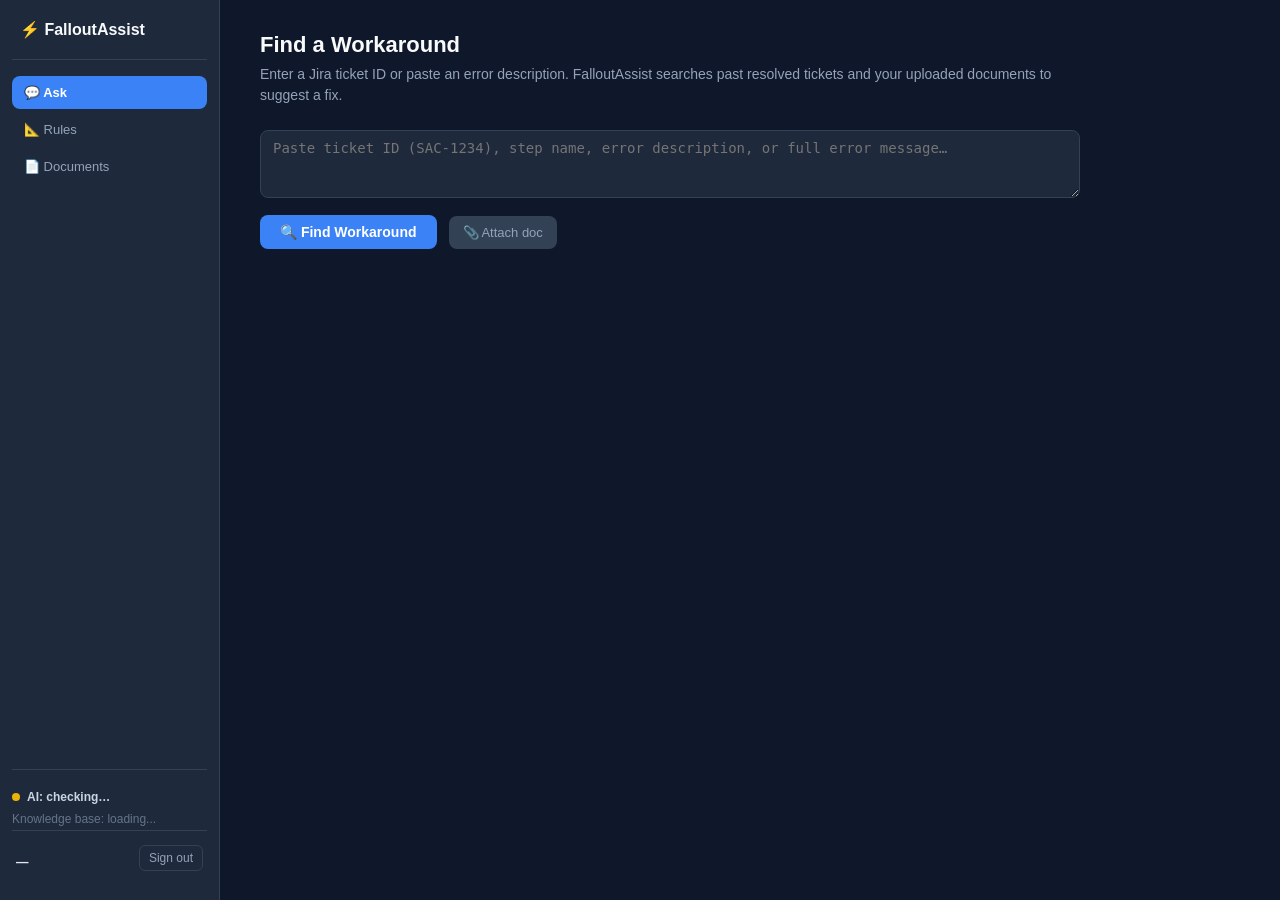
==== commit 1b854d0b: "Add authentication, deterministic workaround rules, and Azure embeddings Authentication (auth.py): -" ====
--- a/templates/index.html
+++ b/templates/index.html
@@ -8,15 +8,51 @@
 </head>
 <body>
 
+<!-- ── Auth gate: shown until /api/auth/me resolves a signed-in user ────────── -->
+<div id="auth-gate" class="hidden">
+  <div class="auth-card">
+    <div class="auth-logo">⚡ FalloutAssist</div>
+    <div class="auth-sub" id="auth-sub">Sign in to search, submit and review workarounds.</div>
+
+    <div id="auth-login-form">
+      <label class="field-label">Email</label>
+      <input id="login-email" class="input-text" style="width:100%" type="email" autocomplete="username">
+      <label class="field-label">Password</label>
+      <input id="login-password" class="input-text" style="width:100%" type="password" autocomplete="current-password">
+      <div class="auth-actions">
+        <button class="btn-primary" style="flex:1" onclick="doLogin()">Sign in</button>
+        <span id="auth-login-spinner" class="spinner hidden"></span>
+      </div>
+      <div class="auth-switch">No account yet? <a onclick="showAuthForm('register')">Register</a></div>
+    </div>
+
+    <div id="auth-register-form" class="hidden">
+      <label class="field-label">Email</label>
+      <input id="register-email" class="input-text" style="width:100%" type="email" autocomplete="username">
+      <label class="field-label">Password</label>
+      <input id="register-password" class="input-text" style="width:100%" type="password"
+             autocomplete="new-password" placeholder="At least 8 characters">
+      <div class="auth-actions">
+        <button class="btn-primary" style="flex:1" onclick="doRegister()">Create account</button>
+        <span id="auth-register-spinner" class="spinner hidden"></span>
+      </div>
+      <div class="auth-switch">Already have an account? <a onclick="showAuthForm('login')">Sign in</a></div>
+    </div>
+
+    <div id="auth-error" class="auth-error hidden"></div>
+  </div>
+</div>
+
 <div class="sidebar">
   <div class="logo">⚡ FalloutAssist</div>
 
   <nav>
     <button class="nav-btn active" onclick="showTab('ask')">💬 Ask</button>
-    <button class="nav-btn" onclick="showTab('ingest')">⚙️ Ingest Jira</button>
+    <button class="nav-btn" onclick="showTab('rules')">📐 Rules</button>
+    <button class="nav-btn admin-only hidden" onclick="showTab('ingest')">⚙️ Ingest Jira</button>
     <button class="nav-btn" onclick="showTab('docs')">📄 Documents</button>
-    <button class="nav-btn" onclick="showTab('llm')">🤖 LLM Settings</button>
-    <button class="nav-btn" onclick="showTab('settings')">🔧 Config</button>
+    <button class="nav-btn admin-only hidden" onclick="showTab('llm')">🤖 LLM Settings</button>
+    <button class="nav-btn admin-only hidden" onclick="showTab('settings')">🔧 Config</button>
   </nav>
 
   <div class="sidebar-status">
@@ -26,6 +62,14 @@
     </div>
     <div id="kb-status">Knowledge base: loading...</div>
     <div id="run-status"></div>
+
+    <div class="user-badge">
+      <div class="who">
+        <div class="email" id="user-email">—</div>
+        <div class="role" id="user-role"></div>
+      </div>
+      <button class="logout-btn" onclick="doLogout()">Sign out</button>
+    </div>
   </div>
 </div>
 
@@ -63,6 +107,20 @@
           <button class="fb-btn fb-down" title="Wrong — improve it" onclick="sendFeedbackMain('down', this)">👎 No</button>
           <span class="fb-thanks">Thanks — noted ✓</span>
         </div>
+      </div>
+
+      <!-- The resolution comment the ENGINEER posts when closing the ticket — a
+           different artifact from the workaround above, which is why it gets its own
+           box rather than being appended to the answer. -->
+      <div id="template-box" class="result-box hidden" style="margin-top:14px">
+        <div class="result-header">
+          <span>📋 Resolution comment — post this when you close the ticket</span>
+          <span id="template-state" class="badge"></span>
+          <button class="btn-secondary" style="margin-left:auto;padding:4px 12px;font-size:12px"
+                  onclick="copyTemplate(this)">⧉ Copy</button>
+        </div>
+        <div id="template-hint" class="key-hint" style="margin-bottom:8px"></div>
+        <div id="template-text" class="answer-text"></div>
       </div>
 
       <div id="sources-box" class="sources-box hidden">
@@ -115,14 +173,21 @@
       <div class="status-row"><span>Jira tickets</span><strong id="st-tickets">—</strong></div>
       <div class="status-row"><span>Documents</span><strong id="st-docs">—</strong></div>
       <div class="status-row"><span>Last Jira sync</span><strong id="st-sync">—</strong></div>
+      <div class="status-row" title="Auto-graded after each ingest: of past tickets, how often a same-failure ticket is ranked #1 (and top-3). Uses no user feedback.">
+        <span>Match accuracy <span class="muted" style="font-size:12px">(self-test)</span></span>
+        <strong id="st-accuracy">—</strong>
+      </div>
     </div>
 
     <!-- ── Auto-suggest on inflow tickets ─────────────────────── -->
     <div class="config-section" style="margin-top:28px">
       <h3>🤖 Auto-Suggest on inflow tickets</h3>
-      <p class="subtitle">Periodically scans open Order Fallout tickets and posts a suggested workaround
-        as a Jira comment with 👍/👎 feedback links. It only comments on a confident match, one comment
-        per ticket — and stays silent otherwise.</p>
+      <p class="subtitle">Periodically scans open Order Fallout tickets and leaves two comments on each:
+        the <b>workaround</b> as <code>=== FIX ===</code> steps with 👍/👎 feedback links, and a
+        <b>resolution-format reminder</b> that @-mentions the assignee with the 8-field table pre-filled.
+        One comment of each kind per ticket — both are edited in place, never re-posted. With no confident
+        match it says so and still hands over the blank template (BAN CAN / MSISDN filled in), then
+        upgrades both comments if a matching fix is indexed later.</p>
 
       <div class="rerank-row">
         <label class="switch">
@@ -153,14 +218,19 @@
       <div style="display:flex;gap:24px;flex-wrap:wrap;margin-top:14px">
         <div>
           <label class="field-label">Scan interval</label><br>
-          <select id="js-minutes" class="input-text" style="width:170px">
+          <select id="js-seconds" class="input-text" style="width:170px">
             <option value="0">Off</option>
-            <option value="1" selected>Every 1 min</option>
-            <option value="10">Every 10 min</option>
-            <option value="15">Every 15 min</option>
-            <option value="60">Hourly</option>
-            <option value="1440">Daily</option>
+            <option value="15">Every 15 sec</option>
+            <option value="30" selected>Every 30 sec</option>
+            <option value="60">Every 1 min</option>
+            <option value="300">Every 5 min</option>
+            <option value="600">Every 10 min</option>
+            <option value="3600">Hourly</option>
           </select>
+          <!-- 15s is the floor (jirabot.MIN_INTERVAL_SECONDS): each pass is a JQL search
+               returning every queued issue with its comments, so a faster cadence risks
+               Jira throttling without improving coverage — a skipped ticket is recorded
+               `no_match` and retried on the very next pass. -->
         </div>
         <div style="flex:1;min-width:240px">
           <label class="field-label">Public base URL <span class="muted" style="font-weight:400">(used in the feedback links)</span></label>
@@ -177,6 +247,76 @@
       <div id="js-status" class="subtitle" style="margin-top:14px"></div>
       <div id="js-previews" style="margin-top:16px"></div>
     </div>
+
+    <!-- ── Pending user-submitted fixes (review queue) ────────── -->
+    <div class="config-section" style="margin-top:28px">
+      <h3>📝 Pending workaround suggestions <span id="ps-count" class="muted" style="font-weight:400"></span></h3>
+      <p class="subtitle">Fixes submitted by users through the Jira feedback fields (<b>Workaround
+        helpful? = No</b> + <b>Suggested workaround</b>). Approve to embed one as a searchable
+        💡 verified fix for that failure; reject to discard.</p>
+      <div class="ingest-actions" style="margin-bottom:12px">
+        <button class="btn-secondary" onclick="loadPendingSuggestions()">↻ Refresh</button>
+      </div>
+      <div id="ps-list"></div>
+    </div>
+  </div>
+
+  <!-- ── RULES TAB ───────────────────────────────────────────── -->
+  <div id="tab-rules" class="tab hidden">
+    <h2>Workaround Rules</h2>
+    <p class="subtitle">Deterministic, exact-match fixes for a specific error signature —
+      unlike a similarity match, an approved rule answers the same way every time this
+      exact error recurs. Anyone can propose one; an admin has to approve it (and any
+      rule that would conflict with an already-approved one is refused) before it takes
+      effect.</p>
+
+    <div class="config-section">
+      <h3>Propose a rule</h3>
+
+      <label class="field-label">Error Description pattern <span class="muted" style="font-weight:400;text-transform:none">— a regex; this is the ONLY required field, and it gates the match</span></label>
+      <p class="subtitle" style="margin:0 0 8px">
+        Matched against the <b>cleaned</b> error text — the same normalization ingest/search
+        already use before embedding (hyphens become spaces, timestamps/record-IDs are
+        stripped, etc.), not the raw ticket string. Paste a real sample below and hit
+        <b>Test pattern</b> to see the cleaned form your regex actually runs against.
+      </p>
+      <textarea id="rule-pattern" class="input-text" rows="3" style="width:100%;font-family:ui-monospace,monospace"
+                placeholder="e.g. ^2 MSISDN already defined External error\. MSISDN ALREADY DEFINED \[Processed by PG Node: prmiedapg01 \d+\] in task CreateHLRSubscription: MSISDN already activated in Network\.$"></textarea>
+
+      <div class="test-row" style="display:flex;gap:10px;margin-top:10px">
+        <input id="rule-pattern-test" class="input-text" style="flex:1;font-family:ui-monospace,monospace;font-size:12.5px"
+               placeholder="Paste a real (raw) error string — it'll be cleaned before testing, same as at runtime">
+        <button class="btn-secondary" onclick="testRulePattern()">Test pattern</button>
+      </div>
+      <div id="rule-pattern-result" class="test-result hidden"></div>
+
+      <label class="field-label" style="margin-top:16px">Order Type <span class="muted" style="font-weight:400;text-transform:none">— optional, blank = any</span></label>
+      <input id="rule-order-type" class="input-text" style="width:100%" placeholder="e.g. Sales">
+
+      <label class="field-label" style="margin-top:16px">Order Reason <span class="muted" style="font-weight:400;text-transform:none">— optional, comma-separated, blank = any</span></label>
+      <input id="rule-order-reason" class="input-text" style="width:100%" placeholder="e.g. New, Existing">
+
+      <label class="field-label" style="margin-top:16px">Failed Step <span class="muted" style="font-weight:400;text-transform:none">— optional, comma-separated, blank = any</span></label>
+      <input id="rule-failed-step" class="input-text" style="width:100%" placeholder="e.g. Nokia Create(Block) Line DESIM">
+
+      <label class="field-label" style="margin-top:16px">Approved workaround</label>
+      <textarea id="rule-workaround" class="input-text" rows="6" style="width:100%"
+                placeholder="1. Do this...&#10;2. Then this..."></textarea>
+
+      <div class="ingest-actions">
+        <button class="btn-primary" onclick="submitRule()">Propose rule</button>
+        <span id="rule-submit-spinner" class="spinner hidden"></span>
+      </div>
+      <div id="rule-submit-error" class="auth-error hidden"></div>
+    </div>
+
+    <div class="config-section">
+      <h3>All rules <span id="rules-count" class="muted" style="font-weight:400"></span></h3>
+      <div class="ingest-actions" style="margin-bottom:12px">
+        <button class="btn-secondary" onclick="loadRules()">↻ Refresh</button>
+      </div>
+      <div id="rules-list"></div>
+    </div>
   </div>
 
   <!-- ── DOCS TAB ────────────────────────────────────────────── -->
@@ -184,7 +324,7 @@
     <h2>Documents</h2>
     <p class="subtitle">Upload PDF, Word, Excel, or text files. They are chunked, embedded, and searched alongside Jira tickets. Re-uploading the same filename replaces the old version automatically.</p>
 
-    <div class="upload-area" id="drop-zone"
+    <div class="upload-area admin-only" id="drop-zone"
          ondragover="event.preventDefault()" ondrop="handleDrop(event)">
       <div class="upload-icon">📂</div>
       <div class="upload-drag-text">Drag &amp; drop files here</div>
@@ -234,6 +374,17 @@
             <button class="btn-secondary" style="padding:8px 14px;font-size:13px;white-space:nowrap" onclick="addLLMKey()">+ Add keys</button>
           </div>
           <div class="key-hint">Add several free-tier keys to spread quota. Keys are saved to .env on your machine — never committed to git.</div>
+        </div>
+
+        <!-- Fallback to other providers is disabled: Synapt is the only allowed
+             provider so production data never spills to another service. Hidden but
+             kept in the DOM so the save logic can still read an empty value. -->
+        <div id="fallback-row" style="margin-top:14px;display:none">
+          <label class="field-label">Fallback order
+            <span class="muted" style="font-weight:400;font-size:12px">— providers tried, in order, if the one above is down or rate-limited</span>
+          </label>
+          <input type="text" id="llm-fallback" class="input-text" style="width:100%" placeholder="">
+          <div class="key-hint">Disabled — Synapt only.</div>
         </div>
 
         <div class="llm-actions">
@@ -263,7 +414,7 @@
             </label>
             <div>
               <div class="rerank-title">Synthesize === FIX === answer</div>
-              <div class="key-hint">Rewrites the matched resolutions into a clean === FIX === block, grounded in the sources. When off, the best matched comment is shown verbatim.</div>
+              <div class="key-hint">Merges the matched resolutions into one clean === FIX === block, grounded in the sources. When off, the best single match is turned into steps without a model — so the output shape never depends on LLM uptime, only its quality does.</div>
             </div>
           </div>
 
@@ -314,9 +465,51 @@
       <h3>Search Settings</h3>
       <label class="field-label">Top-K results (how many sources to retrieve)</label>
       <input type="number" id="cfg-topk" class="input-text" style="width:80px" min="1" max="20">
+
+      <label class="field-label" style="margin-top:16px">
+        Match threshold (a ticket below this gets NO suggestion)
+      </label>
+      <input type="number" id="cfg-threshold" class="input-text" style="width:90px"
+             min="0.5" max="0.95" step="0.01">
+      <p class="subtitle" style="margin-top:6px">
+        Higher = fewer but safer suggestions. This is the knob behind the
+        “no match” rate — the most common reason an inflow ticket gets nothing.
+      </p>
     </div>
 
     <div class="config-section">
+      <h3>Suggested Workaround Format</h3>
+      <p class="subtitle" style="margin:0 0 4px">
+        Every suggestion produces both outputs, so there is nothing to choose here:
+        the <b>workaround</b> is <code>=== FIX ===</code> numbered steps (what you act on),
+        and the <b>resolution comment</b> is the team's 8-field table, pre-filled (what you
+        post when you close the ticket). Both come from one generation, so they can't
+        describe different fixes.
+      </p>
+
+      <label class="field-label" style="margin-top:16px">
+        Sources fed to the LLM (past resolutions merged into one answer)
+      </label>
+      <input type="number" id="cfg-synth-sources" class="input-text" style="width:80px"
+             min="1" max="10">
+      <p class="subtitle" style="margin-top:6px">
+        Individual resolutions are often one line, so several of the same failure
+        corroborate into a complete procedure. Beyond the number of genuinely similar
+        tickets the answer drifts into generic advice — 4 is a good default.
+      </p>
+    </div>
+
+    <div class="config-section">
+      <h3>Embedding Model</h3>
+      <p class="subtitle" style="margin:0">
+        <code id="cfg-embed-model">—</code> · changing this requires a full re-ingest,
+        so it is set in <code>config.json</code> only.
+      </p>
+    </div>
+
+    <!-- Ollama (local LLM) is no longer a selectable provider — hidden but kept in
+         the DOM so saveConfig can still read its value harmlessly. -->
+    <div class="config-section" style="display:none">
       <h3>Ollama URL</h3>
       <input id="cfg-ollama-url" class="input-text" style="width:100%" placeholder="http://localhost:11434">
     </div>
@@ -338,11 +531,52 @@
   if (name === 'docs')    loadDocs();
   if (name === 'llm')   { loadLLMProviders(); loadLLMQuota(); }
   if (name === 'settings') loadConfig();
+  if (name === 'rules')   loadRules();
 }
 
 // ── ASK ──────────────────────────────────────────────────────────────────────
 // Query context + matches, stashed so a 👍/👎 can be scoped to THIS failure.
 let _queryStep = '', _queryError = '', _queryRaw = '', _topMatch = null, _sources = [];
+
+// The 8-field resolution comment to post on closing. Kept separate from the answer
+// because it is not the fix to apply — it's the record of the fix, and it's what makes
+// this failure matchable next time.
+function renderTemplate(r) {
+  const box = document.getElementById('template-box');
+  const tpl = (r.resolution_template || '').trim();
+  if (!tpl) { box.classList.add('hidden'); return; }
+  // A draft built from a real matched fix vs. a blank form on a no-match: the difference
+  // decides whether the user is verifying rows or writing them.
+  const drafted = r.mode === 'strong_match' && !r.declined;
+  document.getElementById('template-text').textContent = tpl;
+  document.getElementById('template-state').textContent = drafted ? 'pre-filled draft' : 'blank template';
+  document.getElementById('template-hint').textContent = drafted
+    ? 'Pre-filled from the workaround above. Verify every row against what you actually did, then post it as your resolution comment.'
+    : 'No fix matched, so only BAN CAN and MSISDN could be filled in. Complete the rest as you work the ticket — yours would be the first indexed resolution for this failure.';
+  box.classList.remove('hidden');
+}
+
+async function copyTemplate(btn) {
+  const text = document.getElementById('template-text').textContent;
+  if (!text) return;
+  const done = () => { const o = btn.textContent; btn.textContent = '✓ Copied';
+                       setTimeout(() => { btn.textContent = o; }, 1400); };
+  try {
+    await navigator.clipboard.writeText(text);
+    done();
+  } catch (e) {
+    // clipboard API needs a secure context; this app is served over plain HTTP on the
+    // internal subnet, so fall back to a selection the user can Ctrl+C.
+    const el = document.getElementById('template-text');
+    const sel = window.getSelection();
+    sel.removeAllRanges();
+    const range = document.createRange();
+    range.selectNodeContents(el);
+    sel.addRange(range);
+    if (document.execCommand && document.execCommand('copy')) done();
+    else btn.textContent = 'Press Ctrl+C';
+  }
+}
 
 async function doAsk() {
   const raw = document.getElementById('ask-query').value.trim();
@@ -364,6 +598,7 @@
 
   // Mode badge
   const modeBadge = {
+    approved_rule:  '📐 Approved rule — reviewed fix, not a similarity guess',
     strong_match:   '✅ Strong match (≥' + Math.round((r.threshold||0.8)*100) + '%)',
     low_confidence: '⚠️ Low confidence (best: ' + Math.round((r.best_score||0)*100) + '%)',
     no_data:        '❌ No data',
@@ -373,6 +608,7 @@
   document.getElementById('result-provider').textContent =
     modeBadge + (r.provider && r.provider !== 'direct_match' ? `  •  ${r.provider}/${r.model}` : '')
               + (r.llm_note ? `  •  ⚠️ ${r.llm_note}` : '');
+  renderTemplate(r);
   showEl('ask-result');
 
   // Stash failure context + the match that produced the answer so 👍/👎 votes
@@ -455,9 +691,12 @@
           <div class="source-comment">${escHtml(s.comment)}</div>
         </div>`;
       }
+      const docHead = s.kind === 'user_fix'
+        ? `<span class="fb-tag fb-tag-curated">💡 Verified fix</span> ${badge}`
+        : `📄 ${escHtml(s.filename)} ${badge}${fbTag}`;
       return `<div class="source-item ${isStrong ? 'source-strong' : ''}">
         <div class="source-header">
-          📄 ${escHtml(s.filename)} ${badge}${fbTag}
+          ${docHead}
           ${fbBtns}
         </div>
         <div class="source-comment">${escHtml(s.comment)}</div>
@@ -472,6 +711,10 @@
   if (!group) return;
   group.classList.remove('fb-done');
   group.querySelectorAll('.fb-btn').forEach(b => { b.disabled = false; b.classList.remove('voted'); });
+  // Drop a fix-note box left over from the previous query — the main answer's feedback bar
+  // is reused across searches (source rows are re-rendered wholesale, so they self-clean).
+  const stale = group.parentElement && group.parentElement.querySelector('.fix-note');
+  if (stale) stale.remove();
 }
 
 function markVoted(group, vote) {
@@ -492,12 +735,70 @@
     error:     _queryError,
     query_raw: _queryRaw,
   });
-  if (r.ok) markVoted(group, vote);
-  else alert('Could not save feedback: ' + (r.detail || r.error || 'unknown error'));
+  if (!r.ok) { alert('Could not save feedback: ' + (r.detail || r.error || 'unknown error')); return; }
+  markVoted(group, vote);
+  // The vote is now saved. A 👎 additionally invites the real fix — asked for AFTER the
+  // vote lands, never before, so abandoning the box can't cost the ranking signal.
+  if (vote === 'down') openFixNote(item, group);
 }
 
 function sendFeedbackMain(vote, btn) { sendFeedback(_topMatch, vote, btn.parentElement); }
 function sendFeedbackSrc(i, vote, btn) { sendFeedback(_sources[i], vote, btn.parentElement); }
+
+// ── "What's the actual fix?" — the 👎 follow-up ───────────────────────────────
+// Built in JS and inserted after whichever feedback bar was clicked, so the main answer
+// and every source row share one implementation instead of duplicated markup.
+function openFixNote(item, group) {
+  if (!group || group.parentElement.querySelector('.fix-note')) return;
+  const box = document.createElement('div');
+  box.className = 'fix-note';
+  box.innerHTML =
+    `<div class="fb-label" style="margin-bottom:6px">Do you know the correct fix? Adding it here teaches the tool — optional.</div>
+     <textarea class="input-text fix-note-text" rows="3" style="width:100%"
+       placeholder="What actually fixed it? Plain notes are fine — e.g. &quot;updated the resource id on the order item and retried the step&quot;. Leave out account numbers and MSISDNs."></textarea>
+     <div class="fix-note-actions" style="display:flex;gap:8px;align-items:center;margin-top:6px">
+       <button class="btn-primary" style="padding:5px 14px;font-size:13px">Submit fix</button>
+       <button class="btn-secondary" style="padding:5px 14px;font-size:13px">Skip</button>
+       <span class="fix-note-msg key-hint" style="margin:0"></span>
+     </div>`;
+  group.parentElement.insertBefore(box, group.nextSibling);
+  const ta   = box.querySelector('.fix-note-text');
+  const msg  = box.querySelector('.fix-note-msg');
+  const [submitBtn, skipBtn] = box.querySelectorAll('button');
+  ta.focus();
+
+  skipBtn.onclick = () => box.remove();
+  submitBtn.onclick = async () => {
+    const note = ta.value.trim();
+    if (!note) { box.remove(); return; }
+    submitBtn.disabled = skipBtn.disabled = true;
+    msg.textContent = 'Saving…';
+    const r = await post('/api/suggestions', {
+      note,
+      key:       item.key || item.filename || '',
+      step:      _queryStep,
+      error:     _queryError,
+      query_raw: _queryRaw,
+    });
+    if (!r.ok) {
+      submitBtn.disabled = skipBtn.disabled = false;
+      msg.textContent = '❌ ' + (r.detail || r.error || 'could not save');
+      return;
+    }
+    // Show what will actually be indexed — the rewritten version, not their raw note —
+    // so a bad rewrite is caught here rather than discovered in the index later.
+    const warn = r.note_has_ids
+      ? '<div class="key-hint" style="color:#eab308">⚠️ This looks like it contains an account number or MSISDN. A reviewer will need to strip it.</div>' : '';
+    const flag = (r.note_flag || '').startsWith('llm_says_not_a_fix')
+      ? '<div class="key-hint" style="color:#eab308">⚠️ Saved, but it didn\'t read as a set of fix steps — a reviewer will check it.</div>'
+      : (r.note_flag ? `<div class="key-hint">Saved unrewritten (${escHtml(r.note_flag)}).</div>` : '');
+    box.innerHTML =
+      `<div class="fb-label">✓ Thanks — queued for review. It becomes searchable once approved.</div>
+       ${warn}${flag}
+       <div class="answer-text" style="margin-top:6px">${escHtml(r.synthesized || note)}</div>`;
+    loadPendingSuggestions();
+  };
+}
 
 async function uploadAttachment(input) {
   const file = input.files[0]; if (!file) return;
@@ -516,6 +817,7 @@
   document.getElementById('st-docs').textContent    = r.doc_count    ?? '—';
   document.getElementById('st-sync').textContent    = r.last_jira_sync ? new Date(r.last_jira_sync).toLocaleString() : 'Never';
   document.getElementById('kb-status').textContent  = `KB: ${r.total_chunks ?? 0} chunks`;
+  loadScorecard();
 
   const busy = !!r.running;
   document.querySelectorAll('#tab-ingest .ingest-actions button').forEach(b => b.disabled = busy);
@@ -523,6 +825,20 @@
   document.getElementById('ingest-progress').classList.toggle('hidden', !busy);
   document.getElementById('run-status').textContent = busy ? '🔄 Ingesting...' : '';
   if (busy) setTimeout(loadIngestStatus, 3000);
+}
+
+// Latest auto-graded match accuracy (self-test, feedback-free). Refreshes after ingest.
+async function loadScorecard() {
+  const el = document.getElementById('st-accuracy');
+  if (!el) return;
+  try {
+    const r = await get('/api/scorecard');
+    const s = r && r.latest;
+    if (!s) { el.textContent = 'not measured yet'; return; }
+    const when = s.ts ? new Date(s.ts + 'Z').toLocaleDateString() : '';
+    el.textContent = `${(s.hit1 * 100).toFixed(0)}% top-1 · ${(s.hit3 * 100).toFixed(0)}% top-3`;
+    el.title = `${s.mode} mode, ${s.tested} tickets, ${when}`;
+  } catch (e) { el.textContent = '—'; }
 }
 
 async function loadSchedule() {
@@ -547,13 +863,26 @@
   document.getElementById('js-enabled').checked  = !!r.enabled;
   document.getElementById('js-live').checked      = !r.dry_run;        // live = NOT dry-run
   document.getElementById('js-jql').value         = r.jql || '';
-  document.getElementById('js-minutes').value     = String(r.minutes ?? 0);
+  // Driven by the EFFECTIVE interval the poller reports, so the dropdown can never
+  // show a cadence that isn't actually in use. An interval saved outside these options
+  // is added on the fly rather than silently snapping to the wrong one.
+  const secs = Number(r.seconds ?? 0);
+  const sel  = document.getElementById('js-seconds');
+  if (![...sel.options].some(o => Number(o.value) === secs)) {
+    const o = document.createElement('option');
+    o.value = String(secs);
+    o.textContent = secs === 0 ? 'Off'
+                  : secs % 60 === 0 ? `Every ${secs / 60} min` : `Every ${secs} sec`;
+    sel.appendChild(o);
+  }
+  sel.value = String(secs);
   // Pre-fill the base URL with the address you're viewing the app at (the link
   // target users need) so you usually never have to type it. Still editable for
   // edge cases (reverse proxy / different external hostname).
   document.getElementById('js-base-url').value    = r.public_base_url || window.location.origin;
   renderJiraSuggestStatus(r);
   loadJiraSuggestPreviews();
+  loadPendingSuggestions();
 }
 
 async function loadJiraSuggestPreviews() {
@@ -562,12 +891,15 @@
   try { r = await get('/api/jira-suggest/previews'); } catch (e) { el.innerHTML = ''; return; }
   const items = (r && r.previews) || [];
   if (!items.length) {
-    el.innerHTML = '<div class="muted" style="font-size:13px">No suggestions yet — run a scan to preview what would be posted.</div>';
+    el.innerHTML = '<div class="muted" style="font-size:13px">No suggestions for today yet — run a scan to preview today\'s inflow.</div>';
     return;
   }
-  const badgeText = { dry_run: 'would comment', posted: 'commented', improved: 'commented (improved)', exhausted: 'manual review' };
+  const badgeText = { dry_run: 'would comment', dry_run_no_match: 'would post template only',
+                      posted: 'commented', improved: 'commented (improved)',
+                      awaiting_match: 'no match yet — template posted',
+                      exhausted: 'manual review', llm_deferred: '⏳ LLM rate-limited — check app' };
   el.innerHTML =
-    `<div class="sources-header" style="margin-bottom:8px">Pending suggestions — ${items.length} ticket(s)</div>` +
+    `<div class="sources-header" style="margin-bottom:8px">Today's suggestions — ${items.length} ticket(s)</div>` +
     items.map(p => {
       const status = p.status || '';
       const badge  = badgeText[status] || status;
@@ -589,21 +921,215 @@
     }).join('');
 }
 
+// ── Pending user-submitted suggestions (review queue) ───────────────────────
+async function loadPendingSuggestions() {
+  const el = document.getElementById('ps-list');
+  if (!el) return;
+  let r;
+  try { r = await get('/api/suggestions/pending'); } catch (e) { el.innerHTML = ''; return; }
+  const items = (r && r.pending) || [];
+  const cnt = document.getElementById('ps-count');
+  if (cnt) cnt.textContent = items.length ? `· ${items.length} pending` : '';
+  if (!items.length) {
+    el.innerHTML = '<div class="muted" style="font-size:13px">No pending suggestions.</div>';
+    return;
+  }
+  el.innerHTML = items.map(s => {
+    const ctx = [s.step ? 'Step: ' + s.step : '', s.error ? 'Error: ' + s.error : '']
+                  .filter(Boolean).join(' · ');
+    return `<div class="source-item" id="ps-${s.id}">
+      <div class="source-header">
+        ${s.source_key ? `<span class="source-summary">from ${escHtml(s.source_key)}</span>` : ''}
+        ${ctx ? `<span class="muted">${escHtml(ctx)}</span>` : ''}
+      </div>
+      <div class="source-comment">${escHtml(s.suggestion)}</div>
+      <div class="ingest-actions" style="margin-top:10px">
+        <button class="btn-primary"   onclick="reviewSuggestion('${s.id}','approve',this)">✓ Approve</button>
+        <button class="btn-secondary" onclick="reviewSuggestion('${s.id}','reject',this)">✕ Reject</button>
+      </div>
+    </div>`;
+  }).join('');
+}
+
+async function reviewSuggestion(sid, action, btn) {
+  if (btn) { btn.disabled = true; }
+  const r = await post(`/api/suggestions/${sid}/${action}`, {});
+  if (r && r.ok) {
+    const card = document.getElementById('ps-' + sid);
+    if (card) card.remove();
+    loadPendingSuggestions();
+  } else {
+    if (btn) btn.disabled = false;
+    alert('Could not ' + action + ': ' + ((r && (r.detail || r.error)) || 'unknown error'));
+  }
+}
+
+// ── Deterministic workaround rules ───────────────────────────────────────────
+async function testRulePattern() {
+  const pattern = document.getElementById('rule-pattern').value;
+  const sample  = document.getElementById('rule-pattern-test').value;
+  const box     = document.getElementById('rule-pattern-result');
+  box.classList.remove('ok', 'fail', 'hidden');
+
+  // Match at runtime happens against the CLEANED error text (same normalization
+  // ingest/search use before embedding — hyphens become spaces, timestamps/record-IDs
+  // are stripped, etc.), never the raw pasted string. Ask the server for the real
+  // cleaned form rather than approximating it in JS, so the tester can't disagree with
+  // what match_query actually does.
+  let cleaned = sample;
+  try {
+    const r = await post('/api/rules/clean-preview', { text: sample });
+    if (r && r.ok) cleaned = r.cleaned;
+  } catch (e) { /* fall back to testing the raw sample */ }
+
+  try {
+    const re = new RegExp(pattern, 'is');
+    if (re.test(cleaned)) {
+      box.classList.add('ok');
+      box.textContent = '✓ Matches the cleaned form: "' + cleaned + '"';
+    } else {
+      box.classList.add('fail');
+      box.textContent = '✗ No match against the cleaned form: "' + cleaned + '" — this rule would fall through to search instead.';
+    }
+  } catch (e) {
+    box.classList.add('fail');
+    box.textContent = '✗ Invalid regex: ' + e.message;
+  }
+}
+
+function _csv(id) {
+  return document.getElementById(id).value.split(',').map(s => s.trim()).filter(Boolean);
+}
+
+async function submitRule() {
+  const pattern = document.getElementById('rule-pattern').value.trim();
+  const wa      = document.getElementById('rule-workaround').value.trim();
+  const errBox  = document.getElementById('rule-submit-error');
+  errBox.classList.add('hidden');
+  if (!pattern || !wa) {
+    errBox.textContent = 'Error Description pattern and the workaround text are both required.';
+    errBox.classList.remove('hidden');
+    return;
+  }
+  const orderType   = document.getElementById('rule-order-type').value.trim();
+  const orderReason = _csv('rule-order-reason');
+  const failedStep  = _csv('rule-failed-step');
+  const match = { error_description: { op: 'matches_pattern', pattern } };
+  if (orderType)          match.order_type   = { op: 'equals', value: orderType };
+  if (orderReason.length) match.order_reason = { op: 'in', values: orderReason };
+  if (failedStep.length)  match.failed_step  = { op: 'in', values: failedStep };
+
+  setLoading('rule-submit', true);
+  try {
+    const r = await post('/api/rules', { match, workaround_text: wa });
+    if (!r.ok) { errBox.textContent = r.detail || 'Could not create rule'; errBox.classList.remove('hidden'); return; }
+    document.getElementById('rule-pattern').value = '';
+    document.getElementById('rule-pattern-test').value = '';
+    document.getElementById('rule-order-type').value = '';
+    document.getElementById('rule-order-reason').value = '';
+    document.getElementById('rule-failed-step').value = '';
+    document.getElementById('rule-workaround').value = '';
+    loadRules();
+  } finally {
+    setLoading('rule-submit', false);
+  }
+}
+
+function _ruleScopeLine(m) {
+  const parts = [];
+  parts.push(m.order_type ? `Order Type = ${m.order_type.value}` : 'any Order Type');
+  parts.push(m.order_reason ? `Order Reason ∈ {${(m.order_reason.values||[]).join(', ')}}` : 'any Order Reason');
+  parts.push(m.failed_step ? `Failed Step ∈ {${(m.failed_step.values||[]).join(', ')}}` : 'any Failed Step');
+  return parts.join(' · ');
+}
+
+async function loadRules() {
+  const el = document.getElementById('rules-list');
+  if (!el) return;
+  let r;
+  try { r = await get('/api/rules'); } catch (e) { el.innerHTML = ''; return; }
+  const items = (r && r.rules) || [];
+  const cnt = document.getElementById('rules-count');
+  if (cnt) cnt.textContent = items.length ? `· ${items.length}` : '';
+  if (!items.length) {
+    el.innerHTML = '<div class="muted" style="font-size:13px">No rules yet.</div>';
+    return;
+  }
+  const statusTag = { approved: 'fb-tag-up', draft: '', deprecated: 'fb-tag-down' };
+  el.innerHTML = items.map(rule => {
+    const m = rule.match || {};
+    const pattern = escHtml((m.error_description || {}).pattern || '');
+    const actions = IS_ADMIN && rule.status !== 'deprecated' ? `
+      <div class="ingest-actions" style="margin-top:10px">
+        ${rule.status === 'draft' ? `<button class="btn-primary" onclick="approveRule('${rule.id}',this)">✓ Approve</button>` : ''}
+        <button class="btn-secondary" onclick="deprecateRule('${rule.id}',this)">Deprecate</button>
+      </div>` : '';
+    return `
+    <div class="source-item" id="rule-${rule.id}">
+      <div class="source-header">
+        <span class="fb-tag ${statusTag[rule.status] || ''}">${escHtml(rule.status)}</span>
+        <span class="muted">by ${escHtml(rule.created_by || 'unknown')}${rule.approved_by ? ' · approved by ' + escHtml(rule.approved_by) : ''}</span>
+      </div>
+      <div class="source-desc" style="margin-top:8px">
+        <div class="desc-row"><span class="desc-label">Pattern</span><span style="font-family:ui-monospace,monospace;font-size:12px">${pattern}</span></div>
+        <div class="desc-row"><span class="desc-label">Scope</span><span>${escHtml(_ruleScopeLine(m))}</span></div>
+      </div>
+      <div class="source-comment">${escHtml(rule.workaround_text)}</div>
+      <div id="rule-conflict-${rule.id}" class="auth-error hidden" style="margin-top:8px"></div>
+      ${actions}
+    </div>`;
+  }).join('');
+}
+
+async function approveRule(id, btn) {
+  if (btn) btn.disabled = true;
+  const box = document.getElementById('rule-conflict-' + id);
+  box.classList.add('hidden');
+  const r = await post(`/api/rules/${id}/approve`, {});
+  if (r && r.ok) {
+    loadRules();
+    return;
+  }
+  if (btn) btn.disabled = false;
+  const detail = r && r.detail;
+  if (detail && detail.conflicts) {
+    box.textContent = '⚠️ ' + detail.message + ' — conflicts with: ' +
+      detail.conflicts.map(c => c.id.slice(0, 8)).join(', ');
+  } else {
+    box.textContent = '⚠️ ' + ((detail && detail.message) || detail || 'could not approve');
+  }
+  box.classList.remove('hidden');
+}
+
+async function deprecateRule(id, btn) {
+  if (btn) btn.disabled = true;
+  const r = await post(`/api/rules/${id}/deprecate`, {});
+  if (r && r.ok) { loadRules(); }
+  else { if (btn) btn.disabled = false; alert('Could not deprecate: ' + ((r && (r.detail || r.error)) || 'unknown error')); }
+}
+
 function renderJiraSuggestStatus(r) {
   const badge = document.getElementById('js-mode-badge');
   badge.textContent      = r.dry_run ? 'DRY-RUN' : 'LIVE';
   badge.style.background = r.dry_run ? '#334155' : '#7f1d1d';
   badge.style.color      = r.dry_run ? '#94a3b8' : '#fca5a5';
 
+  // Cadence from the effective interval, phrased in whichever unit reads naturally —
+  // reporting minutes alone showed "every 0 min" for any sub-minute setting.
+  const secs    = Number(r.seconds ?? 0);
+  const cadence = secs === 0 ? 'off'
+                : secs < 60  ? `every ${secs}s`
+                : secs % 60 === 0 ? `every ${secs / 60} min` : `every ${secs}s`;
+
   const lr = r.last_run || {};
   const el = document.getElementById('js-status');
   if (lr.last_run) {
     const did = lr.dry_run ? `${lr.would_post || 0} would post` : `${lr.posted || 0} posted`;
-    el.innerHTML = `Last run ${new Date(lr.last_run).toLocaleString()} — `
-      + `<b>${did}</b>, ${lr.silent || 0} silent, ${lr.skipped || 0} skipped `
+    el.innerHTML = `Scanning <b>${cadence}</b> · last run ${new Date(lr.last_run).toLocaleString()} — `
+      + `<b>${did}</b>, ${lr.no_match || 0} no match, ${lr.skipped || 0} skipped `
       + `(scanned ${lr.scanned || 0}). Tracking ${r.tracked || 0} ticket(s).`;
   } else {
-    el.textContent = `Tracking ${r.tracked || 0} ticket(s). No run yet.`;
+    el.textContent = `Scanning ${cadence}. Tracking ${r.tracked || 0} ticket(s). No run yet.`;
   }
 }
 
@@ -612,7 +1138,7 @@
     enabled:         document.getElementById('js-enabled').checked,
     dry_run:        !document.getElementById('js-live').checked,
     jql:             document.getElementById('js-jql').value.trim(),
-    minutes:         parseInt(document.getElementById('js-minutes').value, 10),
+    seconds:         parseInt(document.getElementById('js-seconds').value, 10),
     public_base_url: document.getElementById('js-base-url').value.trim(),
   };
   const r = await post('/api/jira-suggest/config', body);
@@ -731,7 +1257,7 @@
         <div class="doc-name">${icon} ${safeName}</div>
         <div class="doc-meta">${d.chunks} chunk${d.chunks !== 1 ? 's' : ''} &nbsp;·&nbsp; Indexed ${date}</div>
       </div>
-      <button class="btn-danger-sm" onclick="deleteDoc('${safeId}', '${safeName.replace(/'/g,"\\'")}')">🗑 Remove</button>
+      ${IS_ADMIN ? `<button class="btn-danger-sm" onclick="deleteDoc('${safeId}', '${safeName.replace(/'/g,"\\'")}')">🗑 Remove</button>` : ''}
     </div>`;
   }).join('');
 }
@@ -777,6 +1303,8 @@
   _providerHasKey = r.has_keys || {};
   _providerKeyCounts = r.key_counts || {};
   _currentProvider = r.current.provider;
+  const fb = document.getElementById('llm-fallback');
+  if (fb) fb.value = (r.fallback || []).join(', ');
   document.getElementById('llm-enabled-toggle').checked    = r.enabled !== false;
   document.getElementById('llm-synthesize-toggle').checked = r.synthesize !== false;
   document.getElementById('llm-rerank-toggle').checked     = !!r.rerank;
@@ -936,13 +1464,15 @@
 async function saveLLM() {
   const provider = _currentProvider;
   const model    = document.getElementById('llm-model').value;
+  const fbEl     = document.getElementById('llm-fallback');
+  const fallback = fbEl ? fbEl.value.split(',').map(s => s.trim()).filter(Boolean) : undefined;
   const input    = document.getElementById('llm-api-key');
   // Key(s) left in the add box on Save are appended via the bulk keys endpoint
   // (which splits multiple keys), so a user who pastes keys then clicks Save
   // instead of "Add keys" doesn't lose them and a multi-key paste isn't stored
   // as one blob.
   const api_key  = input ? input.value.trim() : '';
-  const r = await post('/api/llm/config', { provider, model });
+  const r = await post('/api/llm/config', { provider, model, fallback });
   if (r.ok) {
     if (api_key && _providers[provider]?.needs_key) {
       await post('/api/llm/keys', { provider, action: 'add', api_key });
@@ -957,7 +1487,7 @@
 }
 
 // ── Active-AI status indicator (sidebar) ─────────────────────────────────────
-const _PROVIDER_LABELS = { local: 'Local (Ollama)', groq: 'Groq', gemini: 'Gemini', claude: 'Claude' };
+const _PROVIDER_LABELS = { synapt: 'Synapt' };
 
 async function loadLLMStatus() {
   const dot  = document.querySelector('#ai-status .ai-dot');
@@ -986,6 +1516,9 @@
   document.getElementById('ingest-jql').value     = r.jql       || '';
   document.getElementById('cfg-jira-email').value = r.jira_email || '';
   document.getElementById('cfg-ollama-url').value = r.ollama_url || '';
+  document.getElementById('cfg-threshold').value      = r.score_threshold ?? 0.7;
+  document.getElementById('cfg-synth-sources').value  = r.synthesis_sources || 4;
+  document.getElementById('cfg-embed-model').textContent = r.embed_model || '—';
   _hasToken = r.has_token;
   _applyTokenState(_hasToken, false);
 }
@@ -1019,6 +1552,8 @@
     top_k:      parseInt(document.getElementById('cfg-topk').value),
     jira_email: document.getElementById('cfg-jira-email').value.trim(),
     ollama_url: document.getElementById('cfg-ollama-url').value.trim(),
+    score_threshold:   parseFloat(document.getElementById('cfg-threshold').value),
+    synthesis_sources: parseInt(document.getElementById('cfg-synth-sources').value),
   };
   const token = document.getElementById('cfg-jira-token').value.trim();
   if (token) body.jira_api_token = token;
@@ -1039,8 +1574,16 @@
 }
 
 // ── Helpers ───────────────────────────────────────────────────────────────────
-async function get(url)       { return fetch(url).then(x => x.json()); }
-async function post(url, body){ return fetch(url,{method:'POST',headers:{'Content-Type':'application/json'},body:JSON.stringify(body)}).then(x=>x.json()); }
+async function get(url) {
+  const res = await fetch(url);
+  if (res.status === 401) { showAuthGate('Your session expired — sign in again to continue.'); return {}; }
+  return res.json();
+}
+async function post(url, body) {
+  const res = await fetch(url, {method:'POST', headers:{'Content-Type':'application/json'}, body: JSON.stringify(body)});
+  if (res.status === 401) { showAuthGate('Your session expired — sign in again to continue.'); return {}; }
+  return res.json();
+}
 function showEl(id)  { document.getElementById(id).classList.remove('hidden'); }
 function hideEl(id)  { document.getElementById(id).classList.add('hidden'); }
 function setLoading(scope, on) {
@@ -1051,15 +1594,108 @@
 function showError(id, msg) { const el=document.getElementById(id); el.textContent=msg; showEl(id); }
 function escHtml(s) { return String(s).replace(/&/g,'&amp;').replace(/</g,'&lt;').replace(/>/g,'&gt;').replace(/"/g,'&quot;'); }
 
+// ── Auth: register / login / logout / who-am-i ───────────────────────────────
+let CURRENT_USER = null;
+let IS_ADMIN     = false;
+
+function showAuthForm(which) {
+  document.getElementById('auth-login-form').classList.toggle('hidden', which !== 'login');
+  document.getElementById('auth-register-form').classList.toggle('hidden', which !== 'register');
+  document.getElementById('auth-error').classList.add('hidden');
+}
+
+function showAuthGate(message) {
+  if (message) { document.getElementById('auth-sub').textContent = message; }
+  document.getElementById('auth-gate').classList.remove('hidden');
+}
+
+function hideAuthGate() {
+  document.getElementById('auth-gate').classList.add('hidden');
+}
+
+function applyRole(user) {
+  CURRENT_USER = user;
+  IS_ADMIN     = user.role === 'admin';
+  document.getElementById('user-email').textContent = user.email;
+  const roleEl = document.getElementById('user-role');
+  roleEl.textContent = user.role;
+  roleEl.classList.toggle('admin', IS_ADMIN);
+  document.querySelectorAll('.admin-only').forEach(el => el.classList.toggle('hidden', !IS_ADMIN));
+  // If an admin-only tab was left active from a previous (admin) session, fall back
+  // to Ask — a non-admin should never land on a tab whose data they can't fetch.
+  if (!IS_ADMIN) {
+    const activeAdminTab = document.querySelector('.tab.active.admin-only, #tab-ingest.active, #tab-llm.active, #tab-settings.active');
+    if (activeAdminTab) { document.querySelector('.nav-btn').click(); }
+  }
+}
+
+async function checkAuth() {
+  const r = await get('/api/auth/me');
+  if (r && r.user) {
+    hideAuthGate();
+    applyRole(r.user);
+    afterAuthInit();
+  } else {
+    showAuthGate();
+  }
+}
+
+async function doLogin() {
+  const email    = document.getElementById('login-email').value.trim();
+  const password = document.getElementById('login-password').value;
+  setLoading('auth-login', true);
+  try {
+    const r = await fetch('/api/auth/login', {method: 'POST',
+      headers: {'Content-Type': 'application/json'},
+      body: JSON.stringify({email, password})}).then(x => x.json());
+    if (!r.ok) { showError('auth-error', r.detail || 'sign in failed'); return; }
+    hideAuthGate();
+    applyRole(r.user);
+    afterAuthInit();
+  } finally {
+    setLoading('auth-login', false);
+  }
+}
+
+async function doRegister() {
+  const email    = document.getElementById('register-email').value.trim();
+  const password = document.getElementById('register-password').value;
+  setLoading('auth-register', true);
+  try {
+    const r = await fetch('/api/auth/register', {method: 'POST',
+      headers: {'Content-Type': 'application/json'},
+      body: JSON.stringify({email, password})}).then(x => x.json());
+    if (!r.ok) { showError('auth-error', r.detail || 'registration failed'); return; }
+    hideAuthGate();
+    applyRole(r.user);
+    afterAuthInit();
+  } finally {
+    setLoading('auth-register', false);
+  }
+}
+
+async function doLogout() {
+  await post('/api/auth/logout', {});
+  CURRENT_USER = null;
+  IS_ADMIN     = false;
+  showAuthGate('Signed out. Sign in to continue.');
+}
+
+// Runs once, right after a session is confirmed (fresh sign-in, or already signed
+// in on page load) — everything below assumed an anonymous visitor before this.
+let _afterAuthRan = false;
+function afterAuthInit() {
+  if (_afterAuthRan) return;
+  _afterAuthRan = true;
+  loadLLMStatus();
+  loadIngestStatus();
+  if (IS_ADMIN) { loadIngestJQL(); loadSchedule(); }
+  setInterval(loadIngestStatus, 5000);
+  setInterval(loadLLMStatus, 30000);   // slower poll — avoids spamming cloud APIs
+}
+
 // ── Init ──────────────────────────────────────────────────────────────────────
-window.onload = () => {
-  loadIngestStatus();
-  loadIngestJQL();
-  loadSchedule();
-  loadLLMStatus();
-};
-setInterval(loadIngestStatus, 5000);
-setInterval(loadLLMStatus, 30000);   // slower poll — avoids spamming cloud APIs
+window.onload = () => { checkAuth(); };
 </script>
 </body>
 </html>
--- a/static/style.css
+++ b/static/style.css
@@ -239,3 +239,33 @@
 @keyframes spin { to { transform: rotate(360deg); } }
 
 code { background: #0f172a; padding: 1px 5px; border-radius: 4px; font-size: 12px; color: #94a3b8; }
+
+/* ── Auth gate (login / register) ────────────────────────────────────────── */
+#auth-gate { position: fixed; inset: 0; background: #0f172a; display: flex;
+             align-items: center; justify-content: center; z-index: 1000; }
+.auth-card { background: #1e293b; border: 1px solid #334155; border-radius: 14px;
+             padding: 32px 34px; width: 340px; }
+.auth-logo { font-size: 18px; font-weight: 700; color: #f8fafc; margin-bottom: 4px; }
+.auth-sub  { color: #94a3b8; font-size: 13px; margin-bottom: 22px; }
+.auth-card label.field-label { margin-top: 14px; }
+.auth-card label.field-label:first-of-type { margin-top: 0; }
+.auth-actions { display: flex; align-items: center; gap: 12px; margin-top: 22px; }
+.auth-switch { margin-top: 16px; font-size: 13px; color: #64748b; text-align: center; }
+.auth-switch a { color: #60a5fa; cursor: pointer; text-decoration: none; }
+.auth-switch a:hover { text-decoration: underline; }
+.auth-error { color: #fca5a5; font-size: 13px; margin-top: 12px; }
+
+/* ── Signed-in identity (sidebar) ─────────────────────────────────────────── */
+.user-badge { display: flex; align-items: center; justify-content: space-between;
+              gap: 8px; padding: 9px 4px; border-top: 1px solid #334155;
+              margin-top: 12px; padding-top: 14px; }
+.user-badge .who { min-width: 0; }
+.user-badge .email { font-size: 12.5px; color: #e2e8f0; font-weight: 600;
+                      white-space: nowrap; overflow: hidden; text-overflow: ellipsis; }
+.user-badge .role  { font-size: 11px; color: #64748b; text-transform: uppercase;
+                      letter-spacing: .04em; margin-top: 1px; }
+.user-badge .role.admin { color: #86efac; }
+.logout-btn { background: none; border: 1px solid #334155; color: #94a3b8;
+              border-radius: 6px; padding: 5px 9px; font-size: 12px; cursor: pointer;
+              flex-shrink: 0; }
+.logout-btn:hover { border-color: #475569; color: #e2e8f0; }
